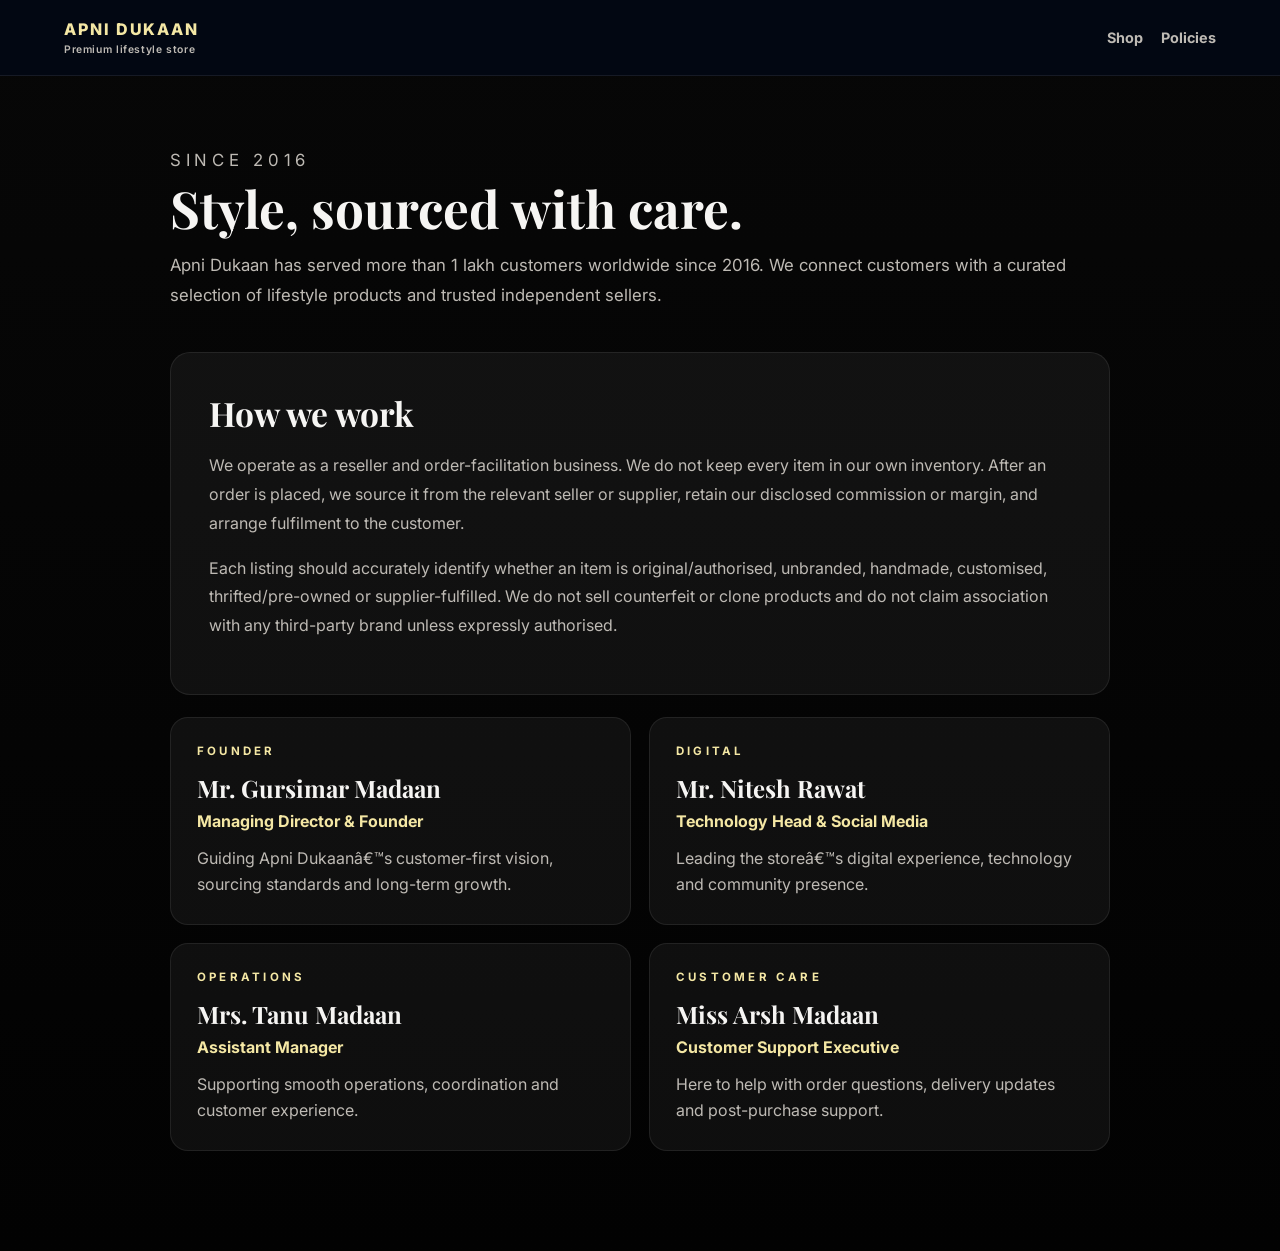
==== about.html @ d8284c4b "Build storefront flows and update Apni Dukaan branding" ====
<!DOCTYPE html>
<html lang="en"><head><meta charset="UTF-8"><meta name="viewport" content="width=device-width, initial-scale=1.0"><title>About us | Apni Dukaan</title><link rel="preconnect" href="https://fonts.googleapis.com"><link rel="preconnect" href="https://fonts.gstatic.com" crossorigin><link href="https://fonts.googleapis.com/css2?family=Inter:wght@400;500;600;700;800&family=Playfair+Display:wght@600;700&display=swap" rel="stylesheet"><link rel="stylesheet" href="styles.css"></head>
<body><header class="simple-header"><a class="brand-link" href="index.html">APNI DUKAAN <span>Premium lifestyle store</span></a><nav class="legal-nav"><a href="index.html">Shop</a><a href="policies.html">Policies</a></nav></header><main class="shop-page legal-page"><section class="page-heading"><p class="eyebrow">Since 2016</p><h1>Style, sourced with care.</h1><p>Apni Dukaan has served more than 1 lakh customers worldwide since 2016. We connect customers with a curated selection of lifestyle products and trusted independent sellers.</p></section><section class="policy-card"><h2>How we work</h2><p>We operate as a reseller and order-facilitation business. We do not keep every item in our own inventory. After an order is placed, we source it from the relevant seller or supplier, retain our disclosed commission or margin, and arrange fulfilment to the customer.</p><p>Each listing should accurately identify whether an item is original/authorised, unbranded, handmade, customised, thrifted/pre-owned or supplier-fulfilled. We do not sell counterfeit or clone products and do not claim association with any third-party brand unless expressly authorised.</p></section><section class="team-grid"><article class="team-card"><p class="eyebrow">Founder</p><h2>Mr. Gursimar Madaan</h2><p>Managing Director & Founder</p><span>Guiding Apni Dukaanâ€™s customer-first vision, sourcing standards and long-term growth.</span></article><article class="team-card"><p class="eyebrow">Digital</p><h2>Mr. Nitesh Rawat</h2><p>Technology Head & Social Media</p><span>Leading the storeâ€™s digital experience, technology and community presence.</span></article><article class="team-card"><p class="eyebrow">Operations</p><h2>Mrs. Tanu Madaan</h2><p>Assistant Manager</p><span>Supporting smooth operations, coordination and customer experience.</span></article><article class="team-card"><p class="eyebrow">Customer care</p><h2>Miss Arsh Madaan</h2><p>Customer Support Executive</p><span>Here to help with order questions, delivery updates and post-purchase support.</span></article></section></main></body></html>
---- styles.css ----
:root {
  color-scheme: dark;
  --bg: #050505;
  --surface: rgba(255,255,255,.05);
  --surface-strong: rgba(255,255,255,.1);
  --header-bg: rgba(3,8,20,0.95);
  --text: #f6f5f3;
  --muted: #bebab4;
  --accent: #d4af37;
  --accent-soft: rgba(212,175,55,.18);
  --border: rgba(255,255,255,.08);
  --radius: 24px;
  font-family: 'Inter', sans-serif;
}

.site-header,
.admin-header {
  background: var(--header-bg, rgba(3, 8, 20, 0.95));
}

.site-main,
.admin-main,
.admin-panel {
  background: var(--bg);
}

.section-surface,
.product-card,
.review-preview-image,
.form-grid input,
.form-grid select,
.form-grid textarea,
.button,
.button-ghost,
.toast-message {
  background: var(--surface);
}

.toast-message {
  position: fixed;
  left: 50%;
  bottom: 24px;
  z-index: 9999;
  width: min(460px, calc(100% - 32px));
  padding: 14px 18px;
  border: 1px solid rgba(212, 175, 55, .45);
  border-radius: 14px;
  background: #16130a;
  color: #fff;
  text-align: center;
  box-shadow: 0 18px 45px rgba(0, 0, 0, .45);
  transform: translateX(-50%);
}

html, body {
  margin: 0;
  min-height: 100%;
  background: var(--bg-gradient, linear-gradient(180deg, #070707 0%, #020202 100%));
  color: var(--text);
}

* {
  box-sizing: border-box;
}

img {
  max-width: 100%;
  display: block;
}

a {
  color: inherit;
  text-decoration: none;
}

a:hover {
  color: #fff;
}

button, input, select, textarea {
  font: inherit;
}

.site-header, .admin-header {
  width: 100%;
  max-width: none;
  margin: 0;
  padding: 8px 18px 6px;
  display: flex;
  justify-content: space-between;
  gap: 16px;
  align-items: center;
}

.site-header {
  flex-direction: column;
  align-items: stretch;
  gap: 8px;
}

.site-header-top {
  display: flex;
  align-items: center;
  justify-content: space-between;
  gap: 18px;
  flex-wrap: wrap;
}

.primary-nav {
  display: flex;
  flex-wrap: wrap;
  gap: 14px;
  padding: 10px 0 0;
  border-top: 1px solid rgba(255,255,255,.08);
}

.primary-nav a {
  color: var(--muted);
  font-size: 0.94rem;
  font-weight: 600;
  padding: 10px 12px;
  border-radius: 999px;
  transition: background .2s ease, color .2s ease;
}

.primary-nav a:hover {
  color: #fff;
  background: rgba(212,175,55,.14);
}

.search-bar {
  display: flex;
  align-items: center;
  width: 520px;
  max-width: 100%;
  background: rgba(255,255,255,.08);
  border: 1px solid rgba(255,255,255,.12);
  border-radius: 999px;
  overflow: hidden;
}

.search-bar input {
  flex: 1;
  border: none;
  outline: none;
  padding: 14px 16px;
  background: transparent;
  color: var(--text);
}

.search-bar input::placeholder {
  color: rgba(255,255,255,.62);
}

.search-bar button {
  border: none;
  background: rgba(212,175,55,.95);
  color: #0c1017;
  font-weight: 700;
  padding: 13px 18px;
  border-radius: 0 999px 999px 0;
  cursor: pointer;
}

.header-actions {
  display: flex;
  gap: 12px;
  flex-wrap: wrap;
  align-items: center;
}

.header-link {
  color: var(--muted);
  font-size: .95rem;
  font-weight: 600;
  padding: 10px 14px;
  border-radius: 999px;
  border: 1px solid transparent;
  transition: background .2s ease, color .2s ease, border-color .2s ease;
}

.header-link:hover {
  color: #fff;
  background: rgba(255,255,255,.08);
}

  .header-social {
    display: inline-flex;
    align-items: center;
    gap: 8px;
  }


.header-cart:hover {
  background: #ffe27d;
}

.cart-count { display: inline-grid; place-items: center; min-width: 20px; height: 20px; padding: 0 5px; margin-left: 3px; border-radius: 50px; background: var(--accent); color: #171307; font-size: .75rem; font-weight: 800; }
.primary-nav, .hero, .login-section, #categories, #feedback, #support, #customer-feedback { display: none !important; }
.deal-of-day { width: min(1180px, calc(100% - 40px)); margin: 42px auto 18px; }.deal-heading-row { display: flex; align-items: end; justify-content: space-between; gap: 20px; margin-bottom: 18px; }.deal-heading-row h1 { margin: 5px 0 0; font-family: 'Playfair Display', serif; font-size: clamp(2rem, 4vw, 3.2rem); }.deal-controls { display: flex; gap: 9px; }.deal-controls button { width: 43px; height: 43px; border: 1px solid rgba(212,175,55,.42); border-radius: 50%; background: var(--surface); color: var(--text); font-size: 1.3rem; cursor: pointer; }.deal-controls button:hover { background: var(--accent); color: #12100a; }.deal-viewport { overflow: hidden; border-radius: 24px; }.deal-track { display: flex; transition: transform .55s ease; }.deal-slide { min-width: 100%; min-height: 230px; padding: clamp(28px, 6vw, 56px); display: flex; flex-direction: column; align-items: flex-start; justify-content: center; border: 1px solid rgba(255,255,255,.08); }.deal-slide p { margin: 0 0 12px; color: #f4d86c; letter-spacing: .22em; font-size: .8rem; font-weight: 800; }.deal-slide h2 { margin: 0; font-family: 'Playfair Display', serif; font-size: clamp(2rem, 4vw, 3.4rem); }.deal-slide span { margin: 10px 0 22px; color: rgba(255,255,255,.82); }.deal-slide a { padding: 11px 17px; border-radius: 999px; background: #f3c637; color: #161208; font-weight: 800; }.deal-gold { background: radial-gradient(circle at 85% 25%, rgba(212,175,55,.35), transparent 34%), linear-gradient(115deg, #171308, #3a2a08); }.deal-wine { background: radial-gradient(circle at 84% 30%, rgba(255,164,164,.17), transparent 36%), linear-gradient(115deg, #1f0a13, #4c1526); }.deal-blue { background: radial-gradient(circle at 84% 30%, rgba(125,185,255,.2), transparent 36%), linear-gradient(115deg, #081625, #10365a); }
.home-rails { width: min(1180px, calc(100% - 40px)); margin: 0 auto; padding-top: 0; }.rail-section { margin: 40px 0; }.rail-title { display: flex; align-items: center; justify-content: space-between; gap: 16px; margin-bottom: 16px; }.rail-title h2 { margin: 0; font-size: 1.5rem; }.rail-title a { color: #f4d86c; font-size: .9rem; font-weight: 800; }.home-product-grid { display: grid; grid-auto-flow: column; grid-auto-columns: minmax(220px, 260px); gap: 16px; overflow-x: auto; padding: 0 0 10px; scroll-snap-type: x proximity; }.rail-product-card { overflow: hidden; scroll-snap-align: start; border: 1px solid var(--border); border-radius: 16px; background: var(--surface); }.rail-product-card img { width: 100%; height: 180px; object-fit: cover; background: #171717; }.rail-product-card div { padding: 15px; }.rail-product-card p { margin: 0; color: var(--muted); font-size: .75rem; text-transform: uppercase; letter-spacing: .08em; }.rail-product-card h3 { min-height: 40px; margin: 7px 0; font-size: 1rem; }.rail-product-card strong { color: #f4d86c; }.rail-product-card button { display: block; width: 100%; margin-top: 14px; padding: 10px; border: 0; border-radius: 9px; background: var(--accent); color: #191308; font-weight: 800; cursor: pointer; }.rail-empty { color: var(--muted); }.catalogue-tools { display: flex; align-items: center; justify-content: space-between; gap: 14px; margin: 0 0 18px; }.filter-toggle { display: inline-flex; align-items: center; gap: 8px; padding: 11px 15px; border: 1px solid rgba(212,175,55,.35); border-radius: 999px; background: var(--surface); color: var(--text); cursor: pointer; font-weight: 800; }.filter-toggle span, .product-result-count { color: var(--muted); font-size: .78rem; font-weight: 600; }.filters-panel { display: none !important; }.filters-panel.filters-open { display: grid !important; grid-template-columns: repeat(3, minmax(0, 1fr)); gap: 12px; padding: 16px; margin-bottom: 24px; border: 1px solid var(--border); border-radius: 16px; background: rgba(255,255,255,.035); }.filters-panel .filter-group { margin: 0; }.filters-panel label { gap: 6px; font-size: .78rem; }.filters-panel input, .filters-panel select { padding: 10px 11px; min-height: 42px; }.filters-panel .filter-range { display: grid; grid-template-columns: 1fr 1fr; gap: 8px; }.filters-panel #clearFilters { min-height: 42px; align-self: end; }
.listing-disclosure, .footer-disclaimer { color: var(--muted); font-size: .83rem; line-height: 1.6; }.listing-disclosure { max-width: 850px; margin: 26px auto 0; text-align: center; }.footer-disclaimer { max-width: 1100px; margin: 18px auto 0; padding: 0 24px 22px; text-align: center; }
.legal-nav { display: flex; gap: 18px; color: var(--muted); font-weight: 700; font-size: .9rem; }.legal-page { max-width: 940px; }.policy-nav { display: flex; flex-wrap: wrap; gap: 10px; margin: 0 0 28px; }.policy-nav a { padding: 10px 13px; border: 1px solid var(--border); border-radius: 999px; color: var(--muted); font-size: .85rem; font-weight: 700; }.policy-card { margin: 0 0 22px; padding: clamp(24px, 4vw, 38px); border: 1px solid var(--border); border-radius: 20px; background: var(--surface); }.policy-card h2 { margin: 0 0 16px; font-family: 'Playfair Display', serif; font-size: clamp(1.55rem, 3vw, 2.1rem); }.policy-card p { color: var(--muted); line-height: 1.8; }.policy-card a { color: #f4e7a4; }.compliance-note { padding: 15px; border-left: 3px solid var(--accent); background: var(--accent-soft); }.team-grid { display: grid; grid-template-columns: repeat(2, 1fr); gap: 18px; }.team-card { padding: 26px; border: 1px solid var(--border); border-radius: 18px; background: var(--surface); }.team-card h2 { margin: 7px 0; font-family: 'Playfair Display', serif; }.team-card p { margin: 0 0 14px; color: #f4e7a4; font-weight: 700; }.team-card span { color: var(--muted); line-height: 1.65; }
.simple-header { min-height: 76px; padding: 16px max(5vw, 24px); display: flex; align-items: center; justify-content: space-between; gap: 20px; border-bottom: 1px solid var(--border); background: var(--header-bg); }
.brand-link { color: #f4e7a4; letter-spacing: .12em; font-weight: 800; }.brand-link span { display: block; margin-top: 4px; color: var(--muted); font-size: .65rem; font-weight: 600; letter-spacing: .06em; }
.auth-layout { width: min(1120px, calc(100% - 40px)); min-height: calc(100vh - 77px); margin: auto; display: grid; grid-template-columns: 1fr 1fr; align-items: center; gap: clamp(32px, 8vw, 120px); }.auth-intro h1, .page-heading h1 { margin: 8px 0 14px; font-family: 'Playfair Display', serif; font-size: clamp(2.4rem, 5vw, 4.8rem); line-height: 1; }.auth-intro > p:not(.eyebrow), .page-heading > p { color: var(--muted); line-height: 1.75; font-size: 1.05rem; }.auth-card { padding: 32px; border: 1px solid var(--border); border-radius: var(--radius); background: var(--surface); box-shadow: 0 32px 72px rgba(0,0,0,.22); }.auth-card form { display: grid; gap: 15px; }.auth-card label, .checkout-form label { display: grid; gap: 8px; color: var(--muted); font-size: .86rem; font-weight: 700; }.auth-card input, .checkout-form input { width: 100%; border: 1px solid var(--border); border-radius: 12px; padding: 13px 14px; background: rgba(0,0,0,.22); color: var(--text); outline: none; }.auth-card input:focus, .checkout-form input:focus { border-color: var(--accent); }.hidden { display: none !important; }.wide-button { width: 100%; justify-content: center; margin-top: 8px; }.auth-divider { display: flex; align-items: center; gap: 12px; margin: 18px 0; color: var(--muted); font-size: .8rem; }.auth-divider::before, .auth-divider::after { content: ''; flex: 1; height: 1px; background: var(--border); }.form-message { min-height: 20px; color: #8fe4ac; font-size: .9rem; }.form-message.is-error { color: #ff9e9e; }.stack-actions { display: grid; gap: 12px; }.muted-copy { color: var(--muted); line-height: 1.6; }.text-link { display: inline-block; margin-top: 20px; color: #f4e7a4; font-weight: 700; }
.shop-page { width: min(1180px, calc(100% - 40px)); margin: 0 auto; padding: 70px 0 100px; }.page-heading { margin-bottom: 42px; }.page-heading h1 { font-size: clamp(2.2rem, 4vw, 3.6rem); }.cart-layout, .checkout-layout { display: grid; grid-template-columns: minmax(0, 1fr) minmax(280px, 360px); align-items: start; gap: 28px; }.cart-items, .checkout-form, .order-summary { border: 1px solid var(--border); border-radius: 20px; background: var(--surface); }.cart-item { display: grid; grid-template-columns: 108px 1fr auto auto; gap: 18px; align-items: center; padding: 20px; border-bottom: 1px solid var(--border); }.cart-item:last-child { border-bottom: none; }.cart-item img { width: 108px; height: 108px; border-radius: 12px; object-fit: cover; background: #111; }.cart-item h2 { margin: 5px 0 12px; font-size: 1.05rem; }.quantity-control { display: inline-flex; align-items: center; gap: 10px; padding: 5px; border: 1px solid var(--border); border-radius: 10px; }.quantity-control button, .remove-item { border: 0; background: transparent; color: var(--text); cursor: pointer; }.quantity-control button { width: 28px; height: 28px; border-radius: 7px; background: var(--surface-strong); font-size: 1.1rem; }.remove-item { color: #f0aaaa; font-weight: 700; }.order-summary { position: sticky; top: 22px; padding: 24px; }.order-summary h2, .checkout-form h2 { margin: 0 0 22px; font-size: 1.2rem; }.summary-line, .summary-total, .checkout-item { display: flex; justify-content: space-between; gap: 16px; padding: 14px 0; color: var(--muted); }.summary-total { margin-bottom: 14px; border-top: 1px solid var(--border); color: var(--text); font-size: 1.12rem; }.is-disabled { pointer-events: none; opacity: .45; }.empty-state { padding: 56px 28px; text-align: center; }.empty-state h2 { margin: 0; }.empty-state p { color: var(--muted); }.checkout-form { padding: 28px; }.checkout-form .form-grid { display: grid; grid-template-columns: 1fr 1fr; gap: 16px; }.full-field { grid-column: 1 / -1; }.payment-option { display: flex !important; grid-template-columns: auto 1fr; align-items: center; margin: 12px 0; padding: 14px; border: 1px solid var(--border); border-radius: 12px; }.payment-option input { width: auto; }.checkout-items { border-bottom: 1px solid var(--border); margin-bottom: 8px; }.product-whatsapp { display: inline-block; margin-top: 10px; color: var(--muted); font-size: .85rem; font-weight: 700; }
@media (max-width: 760px) { .auth-layout, .cart-layout, .checkout-layout { grid-template-columns: 1fr; }.auth-layout { padding: 64px 0; }.cart-item { grid-template-columns: 80px 1fr auto; gap: 12px; }.cart-item img { width: 80px; height: 80px; }.remove-item { grid-column: 2 / 4; justify-self: start; }.order-summary { position: static; }.checkout-form .form-grid { grid-template-columns: 1fr; }.full-field { grid-column: auto; }.simple-header { padding: 14px 20px; }.brand-link span { display: none; } }

.site-header .brand {
  gap: 14px;
}

.brand {
  display: flex;
  align-items: center;
  gap: 18px;
}

.logo-mark {
  display: inline-flex;
  align-items: center;
  gap: 12px;
  padding: 12px 16px;
  border: 1px solid rgba(212, 175, 55, 0.28);
  border-radius: 32px;
  background: rgba(16, 23, 48, 0.88);
  box-shadow: 0 32px 72px rgba(0, 0, 0, 0.18);
}

.logo-svg {
  width: 68px;
  height: 68px;
}

.logo-copy {
  display: grid;
  line-height: 1.1;
}

.logo-copy .eyebrow {
  margin: 0;
  font-size: 0.78rem;
  color: rgba(255, 255, 255, 0.72);
  letter-spacing: 0.26em;
  text-transform: uppercase;
}

.logo-copy strong {
  font-size: 1.15rem;
  color: #f4e7a4;
  letter-spacing: 0.08em;
}

.nav-dropdown {
  position: relative;
}

.dropdown-toggle {
  display: inline-flex;
  align-items: center;
  gap: 6px;
  padding: 10px 14px;
  border-radius: 999px;
  border: none;
  background: rgba(255,255,255,.08);
  color: var(--muted);
  cursor: pointer;
  transition: background .2s ease, color .2s ease;
}

.dropdown-toggle:hover,
.dropdown-toggle:focus {
  background: rgba(212,175,55,.14);
  color: #fff;
}

.dropdown-menu {
  position: absolute;
  top: 100%;
  left: 0;
  min-width: 260px;
  padding: 16px;
  margin-top: 10px;
  border-radius: 24px;
  background: rgba(6, 12, 22, 0.98);
  border: 1px solid rgba(255,255,255,.08);
  box-shadow: 0 24px 64px rgba(0,0,0,.28);
  display: grid;
  gap: 16px;
  z-index: 80;
  opacity: 0;
  visibility: hidden;
  transform: translateY(10px);
  transition: opacity .18s ease, transform .18s ease, visibility .18s ease;
}

.nav-dropdown:hover .dropdown-menu,
.nav-dropdown:focus-within .dropdown-menu {
  opacity: 1;
  visibility: visible;
  transform: translateY(0);
}

.dropdown-column {
  display: grid;
  gap: 10px;
}

.dropdown-column strong {
  color: var(--text);
  margin-bottom: 8px;
}

.dropdown-submenu {
  grid-column: span 2;
  padding-top: 14px;
  border-top: 1px solid rgba(255,255,255,.08);
}

.submenu-items {
  display: grid;
  gap: 10px;
  margin-top: 10px;
}

.dropdown-back {
  width: 100%;
  justify-content: center;
  background: rgba(255,255,255,.05);
  border: 1px solid rgba(255,255,255,.12);
}

.dropdown-item {
  display: inline-flex;
  align-items: center;
  background: rgba(255,255,255,.05);
  color: var(--text);
  border: none;
  border-radius: 14px;
  padding: 12px 14px;
  text-align: left;
  cursor: pointer;
  transition: transform .2s ease, background .2s ease, color .2s ease;
  text-decoration: none;
}

.dropdown-item:hover {
  background: rgba(212,175,55,.16);
  color: #fff;
  transform: translateX(4px);
}

.filters-panel {
  display: grid;
  gap: 14px;
  padding: 18px;
  margin-bottom: 24px;
  border-radius: 26px;
  background: rgba(255,255,255,.04);
  border: 1px solid rgba(255,255,255,.08);
}

.filter-group {
  display: grid;
  gap: 8px;
}

.filter-group label {
  display: grid;
  gap: 8px;
  color: var(--text);
  font-size: .95rem;
}

.filters-panel input,
.filters-panel select {
  width: 100%;
  padding: 12px 14px;
  border-radius: 16px;
  border: 1px solid rgba(255,255,255,.18);
  background: rgba(255,255,255,.12);
  color: var(--text);
  outline: none;
  box-shadow: inset 0 0 0 1px rgba(255,255,255,.05);
  transition: border-color .18s ease, box-shadow .18s ease, background .18s ease;
}

.filters-panel select {
  color: #f6f5f3;
  background: rgba(18, 24, 40, .88);
  border: 1px solid rgba(255,255,255,.16);
}

.filters-panel select option {
  color: #f6f5f3;
  background: #0d1321;
}

.filters-panel input:focus,
.filters-panel select:focus {
  border-color: rgba(212,175,55,.85);
  box-shadow: 0 0 0 4px rgba(212,175,55,.12);
}

.filter-range {
  grid-template-columns: repeat(auto-fit, minmax(140px, 1fr));
}

.category-action {
  text-align: left;
  border: none;
  cursor: pointer;
  padding: 30px;
  background: rgba(255,255,255,.04);
}

.category-action:hover {
  background: rgba(212,175,55,.12);
}

.brand-text-classic {
  font-family: 'Playfair Display', serif;
  letter-spacing: 0.18em;
  text-transform: uppercase;
  color: #f8e89b;
}

.brand-text-glam {
  font-family: 'Cinzel', serif;
  letter-spacing: 0.24em;
  text-transform: uppercase;
  color: #f5d472;
  text-shadow: 0 0 12px rgba(212, 175, 55, .55);
}

.brand-text-modern {
  font-family: 'Inter', sans-serif;
  letter-spacing: 0.12em;
  text-transform: uppercase;
  color: #fff;
  font-weight: 800;
}

.admin-logo-mark {
  padding: 10px 14px;
}

.eyebrow {
  text-transform: uppercase;
  letter-spacing: .28em;
  font-size: .72rem;
  color: rgba(212, 175, 55, 0.95);
  margin: 0 0 8px;
}

.site-header {
  background: var(--header-bg, rgba(3, 8, 20, 0.88));
  position: relative;
  z-index: 20;
  backdrop-filter: blur(18px);
  border-bottom: 1px solid rgba(255, 255, 255, 0.08);
}

body {
  background: radial-gradient(circle at top, rgba(212, 175, 55, 0.14), transparent 30%), linear-gradient(180deg, #05070f 0%, #090d1e 100%);
}

.button-primary {
  background: var(--accent);
  color: #0d101a;
}

.button-secondary,
.button-ghost {
  background: rgba(255, 255, 255, 0.08);
  color: var(--text);
  border-color: rgba(212, 175, 55, 0.18);
}

.login-card {
  background: rgba(255,255,255,.05);
  border: 1px solid rgba(255,255,255,.12);
  border-radius: 28px;
  padding: 28px;
  max-width: 520px;
  margin: 0 auto;
}

.login-card form {
  display: grid;
  gap: 18px;
}

.login-card label {
  display: grid;
  gap: 10px;
  font-weight: 500;
  color: var(--text);
}

.login-card input {
  width: 100%;
  border: 1px solid rgba(255,255,255,.18);
  border-radius: 16px;
  padding: 14px 16px;
  background: rgba(255,255,255,.06);
  color: var(--text);
}

.login-card input::placeholder {
  color: rgba(255,255,255,.55);
}

.login-note {
  margin-top: 12px;
  color: var(--muted);
  font-size: .95rem;
}

.product-card {
  display: grid;
  gap: 18px;
  padding: 18px;
  border-radius: 26px;
  background: rgba(255,255,255,.05);
  border: 1px solid rgba(255,255,255,.08);
}

.product-type-label {
  display: inline-flex;
  align-items: center;
  gap: 10px;
  font-size: .95rem;
  color: var(--muted);
}

.product-price-row {
  display: flex;
  flex-wrap: wrap;
  gap: 16px;
  align-items: baseline;
}

.product-price-row .product-price {
  font-size: 1.4rem;
  font-weight: 800;
}

.product-price-row .product-market {
  text-decoration: line-through;
  color: rgba(255,255,255,.65);
}

.product-discount {
  color: var(--accent);
  font-weight: 700;
}

.product-detail {
  margin: 8px 0 0;
  color: rgba(255,255,255,.78);
  font-size: .95rem;
  line-height: 1.5;
}

.testimonial-image {
  width: 100%;
  border-radius: 20px;
  margin-top: 18px;
  max-height: 260px;
  object-fit: cover;
}

.product-info {
  display: grid;
  gap: 18px;
}

.product-actions {
  display: flex;
  flex-wrap: wrap;
  align-items: center;
  justify-content: space-between;
  gap: 12px;
}

.product-grid {
  display: grid;
  grid-template-columns: repeat(auto-fit, minmax(280px, 1fr));
  gap: 24px;
}

@media (min-width: 1300px) {
  .product-grid {
    grid-template-columns: repeat(4, minmax(240px, 1fr));
  }
}

@media (max-width: 780px) {
  .hero-actions,
  .product-actions,
  .header-actions,
  .hero-features,
  .login-extra-actions,
  .login-toggle {
    flex-direction: column;
    align-items: stretch;
  }
}

.login-card {
  background: rgba(255,255,255,.05);
  border: 1px solid rgba(255,255,255,.12);
  border-radius: 28px;
  padding: 28px;
  max-width: 620px;
  margin: 0 auto;
}

.login-toggle {
  display: flex;
  gap: 10px;
  margin-bottom: 22px;
  flex-wrap: wrap;
}

.tab-button {
  flex: 1;
  min-width: 120px;
  border: 1px solid rgba(255,255,255,.16);
  border-radius: 999px;
  padding: 12px 16px;
  background: rgba(255,255,255,.06);
  color: var(--text);
  cursor: pointer;
  transition: background .2s ease, color .2s ease, border-color .2s ease;
}

.tab-button.active {
  background: var(--accent);
  color: #0d101a;
  border-color: rgba(255,255,255,.18);
}

.form-row {
  display: grid;
  gap: 18px;
}

.hidden {
  display: none !important;
}

.login-card label {
  display: grid;
  gap: 12px;
  font-weight: 500;
  color: var(--text);
}

.login-card input {
  width: 100%;
  border: 1px solid rgba(255,255,255,.18);
  border-radius: 16px;
  padding: 14px 16px;
  background: rgba(255,255,255,.06);
  color: var(--text);
}

.login-card input::placeholder {
  color: rgba(255,255,255,.55);
}

.login-extra-actions {
  display: flex;
  flex-wrap: wrap;
  gap: 12px;
}

.login-note {
  margin-top: 14px;
  color: var(--muted);
  font-size: .95rem;
}

.review-preview-top {
  display: flex;
  justify-content: space-between;
  flex-wrap: wrap;
  gap: 12px;
  align-items: center;
}

.review-status-badge {
  padding: 6px 12px;
  border-radius: 999px;
  font-size: .85rem;
  font-weight: 700;
  text-transform: uppercase;
  letter-spacing: .08em;
}

.review-status-badge.approved {
  background: rgba(40, 167, 69, .16);
  color: #28a745;
}

.review-status-badge.pending {
  background: rgba(255, 193, 7, .16);
  color: #ffc107;
}

.review-status-badge.rejected {
  background: rgba(220, 53, 69, .16);
  color: #dc3545;
}

.review-row {
  border: 1px solid rgba(255,255,255,.08);
  border-radius: 22px;
  padding: 20px;
  margin-bottom: 18px;
  background: rgba(255,255,255,.04);
}

.review-row.review-status-rejected {
  opacity: .85;
}

.review-preview-image {
  margin-top: 14px;
  width: 100%;
  border-radius: 18px;
  border: 1px solid rgba(255,255,255,.12);
  max-height: 260px;
  object-fit: cover;
}

.theme-default {
  --bg: #050505;
  --surface: rgba(255,255,255,.05);
  --surface-strong: rgba(255,255,255,.1);
  --text: #f6f5f3;
  --muted: #bebab4;
  --accent: #d4af37;
  --border: rgba(255,255,255,.08);
  --bg-gradient: radial-gradient(circle at top, rgba(212,175,55,.12), transparent 30%), linear-gradient(180deg, #070707 0%, #020202 100%);
}

.theme-midnight {
  --bg: #070c19;
  --surface: rgba(255,255,255,.06);
  --surface-strong: rgba(255,255,255,.12);
  --text: #f8f4ea;
  --muted: #cbbf9a;
  --accent: #ffd36e;
  --border: rgba(255,255,255,.1);
  --bg-gradient: radial-gradient(circle at top, rgba(255,211,134,.14), transparent 28%), linear-gradient(180deg, #050919 0%, #070e21 100%);
}

.theme-ivory {
  --bg: #f8f4ec;
  --surface: rgba(18, 21, 31, .08);
  --surface-strong: rgba(18, 21, 31, .12);
  --text: #10121a;
  --muted: #5e5a54;
  --accent: #b98d30;
  --border: rgba(16, 20, 31, .12);
  --bg-gradient: linear-gradient(180deg, #fbf7f2 0%, #eae2d2 100%);
}

.theme-noir {
  --bg: #040509;
  --surface: rgba(255,255,255,.05);
  --surface-strong: rgba(255,255,255,.12);
  --text: #eef0f5;
  --muted: #a8a9b3;
  --accent: #c6a76d;
  --border: rgba(255,255,255,.1);
  --bg-gradient: radial-gradient(circle at top, rgba(198,167,109,.12), transparent 24%), linear-gradient(180deg, #020204 0%, #07090f 100%);
}

body {
  background: var(--bg-gradient);
  color: var(--text);
  min-height: 100vh;
}

.site-header {
  background: rgba(3, 8, 20, 0.95);
  position: relative;
  z-index: 50;
  backdrop-filter: blur(18px);
  border-bottom: 1px solid rgba(255,255,255,.08);
  box-shadow: 0 18px 60px rgba(0,0,0,.25);
}

.floating-actions {
  position: fixed;
  right: 24px;
  bottom: 24px;
  display: grid;
  align-items: end;
  gap: 14px;
  z-index: 40;
}

.floating-button {
  display: inline-flex;
  align-items: center;
  justify-content: center;
  gap: 10px;
  min-width: 54px;
  padding: 10px;
  border-radius: 999px;
  overflow: hidden;
  width: 54px;
  text-align: center;
  transition: width .22s ease, transform .22s ease, box-shadow .22s ease, background .22s ease, border-color .22s ease;
}

.floating-button:hover {
  width: 170px;
  justify-content: space-between;
}

.floating-button .floating-label {
  opacity: 0;
  width: 0;
  white-space: nowrap;
  overflow: hidden;
  transition: opacity .18s ease, width .18s ease;
}

.floating-button:hover .floating-label {
  opacity: 1;
  width: auto;
}

.floating-button {
  color: #fff;
  font-weight: 700;
  letter-spacing: .03em;
  box-shadow: 0 24px 70px rgba(0,0,0,.24);
  border: 1px solid rgba(255,255,255,.1);
  backdrop-filter: blur(12px);
  background: rgba(9, 14, 26, 0.92);
  transition: transform .22s ease, box-shadow .22s ease, background .22s ease, border-color .22s ease;
}

.floating-button:hover {
  transform: translateY(-2px);
  box-shadow: 0 30px 90px rgba(0,0,0,.28);
  background: rgba(12, 20, 35, 0.96);
  border-color: rgba(255,255,255,.14);
}

.floating-button .icon {
  width: 26px;
  height: 26px;
  display: inline-flex;
  align-items: center;
  justify-content: center;
  border-radius: 50%;
  background: rgba(255,255,255,.12);
  box-shadow: inset 0 0 0 1px rgba(255,255,255,.08);
  flex-shrink: 0;
}

.floating-label {
  display: inline-flex;
  align-items: center;
  gap: 8px;
}

.button-instagram {
  background: rgba(9, 14, 26, 0.92);
  border-color: rgba(212, 175, 55, 0.25);
}

.button-instagram:hover {
  border-color: rgba(214, 41, 118, 0.55);
  box-shadow: 0 30px 90px rgba(0,0,0,.28), 0 0 0 1px rgba(214, 41, 118, 0.25);
}

.button-instagram .icon {
  color: #f4d86c;
}

.button-whatsapp {
  background: rgba(9, 14, 26, 0.92);
  border-color: rgba(212, 175, 55, 0.25);
}

.button-whatsapp:hover {
  border-color: rgba(37, 211, 102, 0.55);
  box-shadow: 0 30px 90px rgba(0,0,0,.28), 0 0 0 1px rgba(37, 211, 102, 0.25);
}

.button-whatsapp .icon {
  color: #f4d86c;
}

.button-home {
  background: rgba(255,255,255,.1);
  color: #fff;
  border-color: rgba(255,255,255,.16);
}

.button-home:hover {
  background: rgba(255,255,255,.16);
}

.topnav a {
  color: rgba(255,255,255,.82);
  transition: color .2s ease, transform .2s ease;
}

.topnav a:hover {
  color: #fff;
  transform: translateY(-1px);
}

.hero-tag {
  display: inline-flex;
  align-items: center;
  gap: 10px;
  margin-bottom: 18px;
  font-size: .92rem;
  letter-spacing: .18em;
  text-transform: uppercase;
  color: var(--accent);
}

.hero-subtitle {
  display: block;
  margin-top: 10px;
  font-size: 1.1rem;
  font-weight: 400;
  color: var(--muted);
}

.hero-actions {
  display: flex;
  flex-wrap: wrap;
  gap: 16px;
  margin-top: 30px;
}

  .hero-actions .button-primary {
    box-shadow: 0 20px 60px rgba(212,175,55,.24);
  }

  .hero-actions .button-secondary {
    border-color: rgba(255,255,255,.16);
    backdrop-filter: blur(10px);
  }

.hero-features span {
  padding: 16px 20px;
  border-radius: 16px;
  background: rgba(255,255,255,.06);
  border: 1px solid rgba(255,255,255,.1);
  box-shadow: inset 0 0 0 1px rgba(255,255,255,.01);
}

.hero-features span {
  padding: 14px 16px;
  border-radius: 18px;
  background: rgba(255,255,255,.05);
  color: var(--text);
  text-align: center;
  font-size: .95rem;
  border: 1px solid rgba(255,255,255,.08);
}

.visual-card {
  position: relative;
  padding: 34px;
  border-radius: 40px;
  overflow: hidden;
  background: linear-gradient(180deg, rgba(255,255,255,.08), rgba(255,255,255,.01));
  border: 1px solid rgba(255,255,255,.08);
  min-height: 440px;
  display: flex;
  flex-direction: column;
  justify-content: space-between;
  box-shadow: 0 40px 90px rgba(0,0,0,.18);
}

.visual-spotlight {
  position: absolute;
  inset: 0;
  background: radial-gradient(circle at top left, rgba(212, 175, 55, 0.18), transparent 32%),
              radial-gradient(circle at bottom right, rgba(255, 255, 255, 0.08), transparent 25%);
  pointer-events: none;
}

.visual-content {
  position: relative;
  z-index: 1;
}

.visual-content .eyebrow {
  margin-bottom: 18px;
}

.visual-content h3 {
  margin: 0 0 14px;
  font-size: 2rem;
}

.visual-meta {
  display: flex;
  align-items: center;
  gap: 14px;
  margin: 22px 0;
}

.visual-meta span {
  border-radius: 999px;
  padding: 10px 14px;
  background: rgba(255,255,255,.05);
}

.visual-meta .badge {
  background: rgba(212,175,55,.18);
  color: var(--accent);
  font-weight: 700;
}

.hero-visual {
  position: relative;
}

.hero-copy h2 {
  margin: 0;
  font-family: 'Playfair Display', serif;
  font-size: clamp(3rem, 4vw, 4.8rem);
  line-height: 1.02;
}

.hero-copy p {
  max-width: 620px;
  margin: 24px 0;
  color: var(--muted);
  font-size: 1.05rem;
  line-height: 1.9;
}

.logo-preview {
  display: grid;
  gap: 10px;
  margin-top: 6px;
}

.logo-preview img {
  width: 160px;
  max-width: 100%;
  border-radius: 16px;
  border: 1px solid rgba(255,255,255,.12);
  background: rgba(255,255,255,.04);
}

.admin-body.theme-ivory .admin-header,
.admin-body.theme-noir .admin-header,
.admin-body.theme-midnight .admin-header,
.admin-body.theme-default .admin-header {
  background: rgba(3, 8, 20, 0.85);
}


.site-logo {
  width: 72px;
  height: 72px;
  display: block;
  border-radius: 18px;
  object-fit: cover;
}

.logo-mark.custom-logo {
  background: transparent;
  border-color: transparent;
  box-shadow: none;
  padding: 0;
  overflow: hidden;
}

.logo-preview {
  display: grid;
  gap: 10px;
  margin-top: 6px;
}

.logo-preview img {
  width: 160px;
  max-width: 100%;
  border-radius: 16px;
  border: 1px solid rgba(255,255,255,.12);
  background: rgba(255,255,255,.04);
}

.admin-body.theme-ivory .admin-header,
.admin-body.theme-noir .admin-header,
.admin-body.theme-midnight .admin-header,
.admin-body.theme-default .admin-header {
  background: rgba(3, 8, 20, 0.85);
}

.hero-card {
  background: rgba(255,255,255,.04);
  border: 1px solid rgba(255,255,255,.08);
  padding: 36px;
  min-height: 340px;
}

.site-header h1, .admin-header h1 {
  margin: 0;
  font-size: clamp(1.5rem, 2.2vw, 2.4rem);
  line-height: 1.05;
}

.topnav {
  display: flex;
  flex-wrap: wrap;
  gap: 18px;
  align-items: center;
}

.topnav a {
  color: rgba(255,255,255,.8);
  font-size: .98rem;
  transition: color .2s ease;
}

.topnav a:hover {
  color: #fff;
}

.social-action-bar {
  display: flex;
  gap: 10px;
  align-items: center;
  margin-top: 18px;
}

.social-action-bar .button-social {
  display: inline-flex;
  align-items: center;
  gap: 10px;
  padding: 10px 16px;
  min-width: 140px;
  border-radius: 999px;
}

.button {
  display: inline-flex;
  align-items: center;
  justify-content: center;
  border-radius: 999px;
  border: 1px solid transparent;
  padding: 12px 24px;
  cursor: pointer;
  transition: transform .2s ease, background .2s ease, color .2s ease;
}

.button:hover {
  transform: translateY(-1px);
}

.button-primary {
  background: var(--accent);
  color: #111;
  border-color: transparent;
}

.button-secondary {
  background: rgba(255,255,255,.08);
  color: var(--text);
  border-color: rgba(255,255,255,.12);
}

.button-ghost {
  background: transparent;
  color: var(--text);
  border-color: rgba(255,255,255,.18);
}

.hero {
  width: 100%;
  margin: 0;
  padding: 40px 30px 60px;
  display: grid;
  grid-template-columns: 1.25fr 1fr;
  gap: 40px;
  align-items: center;
}

.hero-copy h2 {
  margin: 0;
  font-family: 'Playfair Display', serif;
  font-size: clamp(2.8rem, 4vw, 4.6rem);
  line-height: 1.02;
}

.hero-copy p {
  max-width: 620px;
  margin: 24px 0;
  color: var(--muted);
  font-size: 1rem;
  line-height: 1.8;
}

.hero-actions {
  display: flex;
  flex-wrap: wrap;
  gap: 16px;
}

.hero-visual {
  position: relative;
}

.hero-card {
  border-radius: 32px;
  background: rgba(255,255,255,.05);
  border: 1px solid rgba(255,255,255,.08);
  padding: 36px;
  min-height: 320px;
  display: flex;
  flex-direction: column;
  justify-content: space-between;
  backdrop-filter: blur(14px);
}

.product-label {
  text-transform: uppercase;
  color: var(--accent);
  font-size: .85rem;
  margin: 0 0 16px;
}

.price {
  font-size: 1.35rem;
  font-weight: 700;
}

.section {
  width: 100%;
  margin: 0;
  padding: 40px 30px;
}

.section-alt {
  background: rgba(255,255,255,.02);
  border-top: 1px solid rgba(255,255,255,.05);
}

.section-head {
  margin-bottom: 28px;
}

.section-head h2 {
  margin: 8px 0 0;
  font-size: clamp(2rem, 3vw, 3rem);
}

.category-grid, .products-grid, .feedback-grid, .support-panel, .footer-grid {
  display: grid;
  gap: 20px;
}

.category-grid {
  grid-template-columns: repeat(auto-fit,minmax(220px,1fr));
}

.category-card {
  padding: 32px;
  border-radius: 28px;
  background: rgba(255,255,255,.05);
  border: 1px solid rgba(255,255,255,.08);
  transition: transform .24s ease, box-shadow .24s ease, background .24s ease, border-color .24s ease;
}

.category-card:hover {
  transform: translateY(-5px);
  background: rgba(255,255,255,.1);
  border-color: rgba(255,255,255,.16);
  box-shadow: 0 28px 70px rgba(0,0,0,.14);
}

.category-card h3 {
  margin: 0 0 12px;
}

.products-grid {
  grid-template-columns: repeat(auto-fit,minmax(220px,1fr));
}

.product-card {
  border-radius: 28px;
  overflow: hidden;
  background: rgba(255,255,255,.03);
  border: 1px solid rgba(255,255,255,.08);
  display: flex;
  flex-direction: column;
  min-height: 380px;
  transition: transform .24s ease, box-shadow .24s ease, background .24s ease, border-color .24s ease;
}

.product-card:hover {
  transform: translateY(-8px);
  background: rgba(255,255,255,.08);
  border-color: rgba(255,255,255,.14);
  box-shadow: 0 32px 90px rgba(0,0,0,.16);
}

.product-card img {
  width: 100%;
  height: 240px;
  object-fit: cover;
}

.product-info {
  padding: 24px;
  flex: 1;
  display: flex;
  flex-direction: column;
  justify-content: space-between;
}

.product-info h3 {
  margin: 0 0 12px;
  font-size: 1.15rem;
}

.product-info p {
  margin: 0 0 18px;
  color: var(--muted);
  line-height: 1.7;
}

.product-pricing {
  display: flex;
  gap: 12px;
  align-items: baseline;
  flex-wrap: wrap;
}

.product-price {
  font-size: 1.2rem;
  font-weight: 700;
}

.product-market {
  color: rgba(255,255,255,.5);
  text-decoration: line-through;
}

.product-actions {
  margin-top: 18px;
  display: flex;
  justify-content: space-between;
  gap: 10px;
  flex-wrap: wrap;
}

.customer-tag {
  color: var(--accent);
  font-size: .9rem;
}

.feedback-section .feedback-grid {
  grid-template-columns: repeat(auto-fit, minmax(240px, 1fr));
}

.feedback-card {
  padding: 28px;
  border-radius: 26px;
  background: rgba(255,255,255,.05);
  border: 1px solid rgba(255,255,255,.08);
}

.feedback-card span {
  display: block;
  margin-top: 18px;
  color: var(--muted);
  font-size: .95rem;
}

.support-panel {
  grid-template-columns: repeat(auto-fit, minmax(280px, 1fr));
}

.testimonial-panel {
  width: 100%;
  padding: 32px 20px 36px;
  background: rgba(8, 12, 24, 0.95);
}

.testimonial-panel-inner {
  width: min(1200px, 100%);
  margin: 0 auto;
}

.testimonial-header {
  display: flex;
  align-items: flex-end;
  justify-content: space-between;
  gap: 16px;
  margin-bottom: 24px;
}

.testimonial-header h2 {
  margin: 0;
  color: #fff;
  font-size: clamp(1.8rem, 2.5vw, 2.6rem);
}

.testimonial-title {
  margin: 0;
  font-size: .95rem;
  letter-spacing: .18em;
  text-transform: uppercase;
  color: var(--accent);
}

.testimonial-rotator {
  position: relative;
  min-height: 220px;
  overflow: hidden;
}

.testimonial-item {
  position: absolute;
  inset: 0;
  opacity: 0;
  transform: translateY(16px);
  transition: opacity .4s ease, transform .4s ease;
  padding: 24px 24px 22px;
  background: rgba(255,255,255,.04);
  border: 1px solid rgba(255,255,255,.08);
  border-radius: 24px;
  display: grid;
  gap: 18px;
}

.testimonial-item.active {
  opacity: 1;
  position: relative;
  transform: translateY(0);
}

.testimonial-item.active {
  opacity: 1;
  position: relative;
}

.testimonial-top {
  display: flex;
  align-items: center;
  gap: 16px;
}

.testimonial-avatar {
  width: 72px;
  height: 72px;
  border-radius: 50%;
  object-fit: cover;
  border: 1px solid rgba(255,255,255,.12);
}

.testimonial-rating {
  font-size: 1rem;
  letter-spacing: .08em;
  color: #f7d768;
}

.testimonial-name {
  display: block;
  margin-top: 6px;
  color: var(--muted);
  font-size: .95rem;
}

.testimonial-item p {
  margin: 0;
  font-size: 1rem;
  color: #f7f7f7;
  line-height: 1.9;
}

.testimonial-indicators {
  display: flex;
  justify-content: center;
  gap: 10px;
  margin-top: 20px;
}

.testimonial-indicator {
  width: 12px;
  height: 12px;
  border-radius: 50%;
  background: rgba(255,255,255,.2);
  transition: background .25s ease, transform .25s ease;
}

.testimonial-indicator.active {
  background: var(--accent);
  transform: scale(1.15);
}

.site-footer {
  width: 100%;
  margin: 0 0 40px;
  padding: 42px 28px 24px;
  border-top: 1px solid rgba(255,255,255,.08);
  color: var(--muted);
  background: rgba(4, 8, 18, 0.95);
}

.footer-grid {
  display: grid;
  grid-template-columns: repeat(4, minmax(180px, 1fr));
  gap: 24px;
  align-items: start;
}

.footer-card {
  display: grid;
  gap: 12px;
}

.site-footer h3,
.site-footer h4 {
  margin: 0;
  color: #fff;
  font-weight: 700;
}

.footer-link,
.social-links a {
  display: inline-block;
  margin-top: 10px;
  color: var(--muted);
}

.footer-link:hover,
.social-links a:hover {
  color: #fff;
}

.footer-note-row {
  margin-top: 30px;
  display: flex;
  flex-wrap: wrap;
  gap: 18px;
  justify-content: space-between;
  border-top: 1px solid rgba(255,255,255,.06);
  padding-top: 22px;
}

.footer-note {
  margin: 0;
  opacity: .78;
  font-size: .95rem;
}

.admin-body {
  min-height: 100vh;
}

.admin-main {
  width: 100%;
  margin: 0;
  padding: 0 30px 60px;
}

.admin-panel {
  display: grid;
  gap: 28px;
}

.admin-section {
  background: rgba(255,255,255,.03);
  border: 1px solid rgba(255,255,255,.08);
  border-radius: 28px;
  padding: 28px;
}

.form-grid select {
  appearance: none;
  background: rgba(255,255,255,.1);
  color: var(--text);
}

.form-grid select option {
  color: #0c1017;
}

.admin-section h2 {
  margin-top: 0;
}

.form-grid {
  display: grid;
  gap: 18px;
}

.form-grid label {
  display: grid;
  gap: 10px;
  font-size: .95rem;
  color: var(--muted);
}

.form-grid input,
.form-grid select,
.form-grid textarea {
  width: 100%;
  border: 1px solid rgba(255,255,255,.12);
  border-radius: 16px;
  background: rgba(255,255,255,.04);
  padding: 14px 16px;
  color: var(--text);
}

.form-grid textarea {
  resize: vertical;
}

.span-full {
  grid-column: 1 / -1;
}

.button-row {
  display: flex;
  gap: 12px;
  flex-wrap: wrap;
}

.product-list {
  display: grid;
  gap: 16px;
}

.product-row {
  display: grid;
  grid-template-columns: 1fr auto;
  gap: 18px;
  padding: 20px;
  border-radius: 20px;
  background: rgba(255,255,255,.025);
  border: 1px solid rgba(255,255,255,.08);
  align-items: center;
}

.product-row div {
  min-width: 0;
}

.product-row h3 {
  margin: 0 0 8px;
  font-size: 1.05rem;
}

.product-row p {
  margin: 0;
  color: var(--muted);
  font-size: .95rem;
}

.product-actions button {
  white-space: nowrap;
}

.coupon-list {
  display: grid;
  gap: 12px;
  margin-top: 16px;
}

.coupon-card {
  padding: 20px;
  border-radius: 18px;
  background: rgba(255,255,255,.04);
  border: 1px solid rgba(255,255,255,.08);
  display: flex;
  justify-content: space-between;
  align-items: center;
}

.coupon-card span {
  font-weight: 600;
}

.admin-footer {
  width: 100%;
  margin: 0;
  padding: 0 30px 40px;
  color: var(--muted);
}

@media (max-width: 960px) {
  .hero {
    grid-template-columns: 1fr;
    padding: 32px 20px 50px;
  }

  .hero-copy h2 {
    font-size: clamp(2.4rem, 6vw, 3.6rem);
  }

  .hero-copy p {
    margin: 20px 0;
  }

  .site-header {
    padding: 18px 18px 12px;
  }

  .site-header-top {
    flex-direction: column;
    align-items: stretch;
  }

  .search-bar {
    width: 100%;
  }

  .primary-nav {
    justify-content: center;
  }

  .hero-features {
    grid-template-columns: repeat(2, minmax(120px, 1fr));
  }
}

@media (max-width: 680px) {
  .site-header, .hero, .section, .admin-main, .site-footer {
    width: calc(100% - 24px);
  }

  .site-header {
    position: relative;
    width: 100%;
    padding: 18px 12px 12px;
  }

  .site-header-top {
    flex-direction: column;
    align-items: stretch;
  }

  .search-bar {
    width: 100%;
  }

  .header-actions {
    width: 100%;
    justify-content: stretch;
  }

  body {
    padding-top: 0;
  }

  .primary-nav {
    gap: 10px;
    justify-content: center;
    padding: 10px 0 0;
  }

  .primary-nav a,
  .nav-dropdown {
    min-width: 0;
    flex: 1 1 calc(50% - 8px);
    text-align: center;
  }

  .search-bar input,
  .search-bar button {
    min-width: 0;
  }

  .hero {
    gap: 26px;
  }

  .hero-copy h2 {
    font-size: clamp(2rem, 7vw, 3rem);
  }

  .hero-features {
    grid-template-columns: 1fr;
  }

  .hero-features span {
    padding: 14px 16px;
  }

  .category-grid,
  .products-grid,
  .filters-panel,
  .feedback-grid,
  .support-panel,
  .footer-grid {
    grid-template-columns: 1fr;
  }

  .filters-panel {
    gap: 16px;
  }

  .filters-panel label,
  .filters-panel button {
    width: 100%;
  }

  .search-bar {
    flex-wrap: wrap;
  }

  .header-actions {
    width: 100%;
    justify-content: space-between;
  }

  .floating-actions {
    right: 12px;
    bottom: 12px;
  }

  .testimonial-float {
    left: 12px;
    right: 12px;
    bottom: 14px;
  }

  .testimonial-list {
    grid-template-columns: 1fr;
  }

  .footer-grid {
    grid-template-columns: 1fr;
  }

  .product-card img {
    height: 220px;
  }

  .product-actions {
    flex-direction: column;
    align-items: stretch;
  }
}

/* Compact catalogue drawer: this override intentionally follows legacy filter styles. */
.filters-panel { display: none !important; }
.filters-panel.filters-open { display: grid !important; grid-template-columns: repeat(3, minmax(0, 1fr)); gap: 12px; padding: 16px; margin-bottom: 24px; border: 1px solid var(--border); border-radius: 16px; background: rgba(255,255,255,.035); }
.filters-panel .filter-group { margin: 0; }
.filters-panel label { gap: 6px; font-size: .78rem; }
.filters-panel input, .filters-panel select { padding: 10px 11px; min-height: 42px; }
.filters-panel .filter-range { display: grid; grid-template-columns: 1fr 1fr; gap: 8px; }
.filters-panel #clearFilters { min-height: 42px; align-self: end; }
@media (max-width: 760px) {
  .deal-of-day { width: min(100% - 28px, 1180px); margin-top: 24px; }
  .deal-slide { min-height: 210px; }
  .filter-toggle span { display: none; }
  .filters-panel.filters-open { grid-template-columns: 1fr 1fr; }
  .filters-panel .filter-group:first-child, .filters-panel .filter-group:nth-child(4), .filters-panel .filter-group:nth-child(5), .filters-panel .filter-range, .filters-panel #clearFilters { grid-column: 1 / -1; }
  .catalogue-tools { margin-bottom: 14px; }
}

/* Deal controls sit on the banner edges, keeping the heading uncluttered. */
.deal-of-day { position: relative; }
.deal-controls { position: absolute; z-index: 2; top: 59%; left: 18px; right: 18px; justify-content: space-between; pointer-events: none; }
.deal-controls button { width: 48px; height: 48px; border: 1px solid rgba(244, 216, 108, .75); background: rgba(8, 8, 8, .78); color: #f4d86c; box-shadow: 0 8px 28px rgba(0,0,0,.28); pointer-events: auto; }
.deal-controls button:hover { border-color: #f4d86c; background: #f4d86c; color: #17130a; transform: scale(1.06); }
@media (max-width: 760px) { .deal-controls { left: 10px; right: 10px; top: 61%; }.deal-controls button { width: 42px; height: 42px; } }

/* Catalogue contrast must not inherit a light admin-configured surface colour. */
.filter-toggle { background: #191813 !important; border-color: rgba(244, 216, 108, .55) !important; color: #fff !important; }
.filter-toggle span { color: #d8d1c3 !important; }
.product-result-count { color: #cfc7ba !important; }
.rail-product-card { background: #151515 !important; border-color: #343434 !important; box-shadow: 0 10px 24px rgba(0,0,0,.18); }
.rail-product-card div { background: #151515 !important; }
.rail-product-card p { color: #c7bda9 !important; }
.rail-product-card h3 { color: #fff !important; }
.rail-product-card strong { color: #f4d86c !important; }
.rail-product-card button { background: #d7af2f !important; color: #171307 !important; }
.rail-product-card button:hover { background: #f4d86c !important; }
.products-grid .product-card { background: #151515 !important; border-color: #343434 !important; }
.products-grid .product-info { background: #151515 !important; }
.products-grid .product-info h3, .products-grid .product-info > div > p { color: #fff !important; }
.products-grid .product-info .customer-tag, .products-grid .product-detail, .products-grid .product-actions span { color: #c7bda9 !important; }
.products-grid .product-price { color: #f4d86c !important; }
.products-grid .product-market { color: #a9a297 !important; }
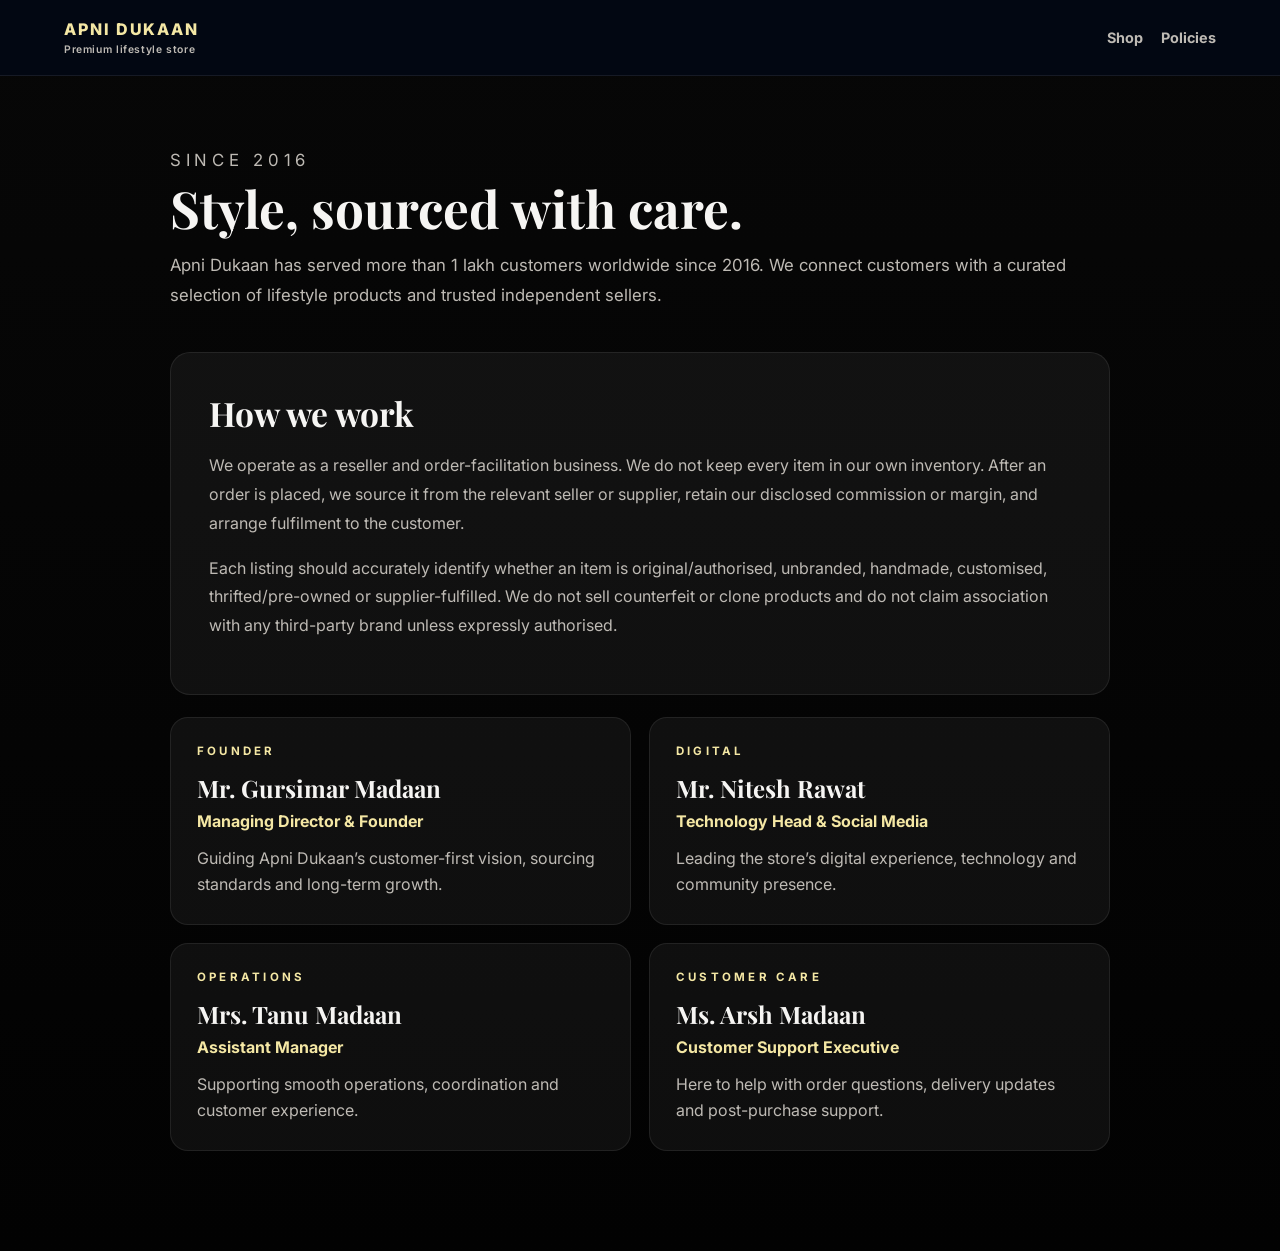
==== commit c0849b62: "Update policy wording" ====
--- a/about.html
+++ b/about.html
@@ -1,3 +1,3 @@
 <!DOCTYPE html>
 <html lang="en"><head><meta charset="UTF-8"><meta name="viewport" content="width=device-width, initial-scale=1.0"><title>About us | Apni Dukaan</title><link rel="preconnect" href="https://fonts.googleapis.com"><link rel="preconnect" href="https://fonts.gstatic.com" crossorigin><link href="https://fonts.googleapis.com/css2?family=Inter:wght@400;500;600;700;800&family=Playfair+Display:wght@600;700&display=swap" rel="stylesheet"><link rel="stylesheet" href="styles.css"></head>
-<body><header class="simple-header"><a class="brand-link" href="index.html">APNI DUKAAN <span>Premium lifestyle store</span></a><nav class="legal-nav"><a href="index.html">Shop</a><a href="policies.html">Policies</a></nav></header><main class="shop-page legal-page"><section class="page-heading"><p class="eyebrow">Since 2016</p><h1>Style, sourced with care.</h1><p>Apni Dukaan has served more than 1 lakh customers worldwide since 2016. We connect customers with a curated selection of lifestyle products and trusted independent sellers.</p></section><section class="policy-card"><h2>How we work</h2><p>We operate as a reseller and order-facilitation business. We do not keep every item in our own inventory. After an order is placed, we source it from the relevant seller or supplier, retain our disclosed commission or margin, and arrange fulfilment to the customer.</p><p>Each listing should accurately identify whether an item is original/authorised, unbranded, handmade, customised, thrifted/pre-owned or supplier-fulfilled. We do not sell counterfeit or clone products and do not claim association with any third-party brand unless expressly authorised.</p></section><section class="team-grid"><article class="team-card"><p class="eyebrow">Founder</p><h2>Mr. Gursimar Madaan</h2><p>Managing Director & Founder</p><span>Guiding Apni Dukaanâ€™s customer-first vision, sourcing standards and long-term growth.</span></article><article class="team-card"><p class="eyebrow">Digital</p><h2>Mr. Nitesh Rawat</h2><p>Technology Head & Social Media</p><span>Leading the storeâ€™s digital experience, technology and community presence.</span></article><article class="team-card"><p class="eyebrow">Operations</p><h2>Mrs. Tanu Madaan</h2><p>Assistant Manager</p><span>Supporting smooth operations, coordination and customer experience.</span></article><article class="team-card"><p class="eyebrow">Customer care</p><h2>Miss Arsh Madaan</h2><p>Customer Support Executive</p><span>Here to help with order questions, delivery updates and post-purchase support.</span></article></section></main></body></html>
+<body><header class="simple-header"><a class="brand-link" href="index.html">APNI DUKAAN <span>Premium lifestyle store</span></a><nav class="legal-nav"><a href="index.html">Shop</a><a href="policies.html">Policies</a></nav></header><main class="shop-page legal-page"><section class="page-heading"><p class="eyebrow">Since 2016</p><h1>Style, sourced with care.</h1><p>Apni Dukaan has served more than 1 lakh customers worldwide since 2016. We connect customers with a curated selection of lifestyle products and trusted independent sellers.</p></section><section class="policy-card"><h2>How we work</h2><p>We operate as a reseller and order-facilitation business. We do not keep every item in our own inventory. After an order is placed, we source it from the relevant seller or supplier, retain our disclosed commission or margin, and arrange fulfilment to the customer.</p><p>Each listing should accurately identify whether an item is original/authorised, unbranded, handmade, customised, thrifted/pre-owned or supplier-fulfilled. We do not sell counterfeit or clone products and do not claim association with any third-party brand unless expressly authorised.</p></section><section class="team-grid"><article class="team-card"><p class="eyebrow">Founder</p><h2>Mr. Gursimar Madaan</h2><p>Managing Director & Founder</p><span>Guiding Apni Dukaan’s customer-first vision, sourcing standards and long-term growth.</span></article><article class="team-card"><p class="eyebrow">Digital</p><h2>Mr. Nitesh Rawat</h2><p>Technology Head & Social Media</p><span>Leading the store’s digital experience, technology and community presence.</span></article><article class="team-card"><p class="eyebrow">Operations</p><h2>Mrs. Tanu Madaan</h2><p>Assistant Manager</p><span>Supporting smooth operations, coordination and customer experience.</span></article><article class="team-card"><p class="eyebrow">Customer care</p><h2>Ms. Arsh Madaan</h2><p>Customer Support Executive</p><span>Here to help with order questions, delivery updates and post-purchase support.</span></article></section></main></body></html>
--- a/styles.css
+++ b/styles.css
@@ -1876,10 +1876,10 @@
 
 /* Deal controls sit on the banner edges, keeping the heading uncluttered. */
 .deal-of-day { position: relative; }
-.deal-controls { position: absolute; z-index: 2; top: 59%; left: 18px; right: 18px; justify-content: space-between; pointer-events: none; }
-.deal-controls button { width: 48px; height: 48px; border: 1px solid rgba(244, 216, 108, .75); background: rgba(8, 8, 8, .78); color: #f4d86c; box-shadow: 0 8px 28px rgba(0,0,0,.28); pointer-events: auto; }
-.deal-controls button:hover { border-color: #f4d86c; background: #f4d86c; color: #17130a; transform: scale(1.06); }
-@media (max-width: 760px) { .deal-controls { left: 10px; right: 10px; top: 61%; }.deal-controls button { width: 42px; height: 42px; } }
+.deal-controls { position: absolute; z-index: 2; top: 59%; left: -46px; right: -46px; justify-content: space-between; pointer-events: none; }
+.deal-controls button { width: auto; height: auto; padding: 4px; border: 0; background: transparent; color: #f4d86c; box-shadow: none; font-size: 2.15rem; line-height: 1; pointer-events: auto; }
+.deal-controls button:hover { background: transparent; color: #fff; transform: scale(1.15); }
+@media (max-width: 760px) { .deal-controls { left: 8px; right: 8px; top: 61%; }.deal-controls button { font-size: 1.8rem; } }
 
 /* Catalogue contrast must not inherit a light admin-configured surface colour. */
 .filter-toggle { background: #191813 !important; border-color: rgba(244, 216, 108, .55) !important; color: #fff !important; }
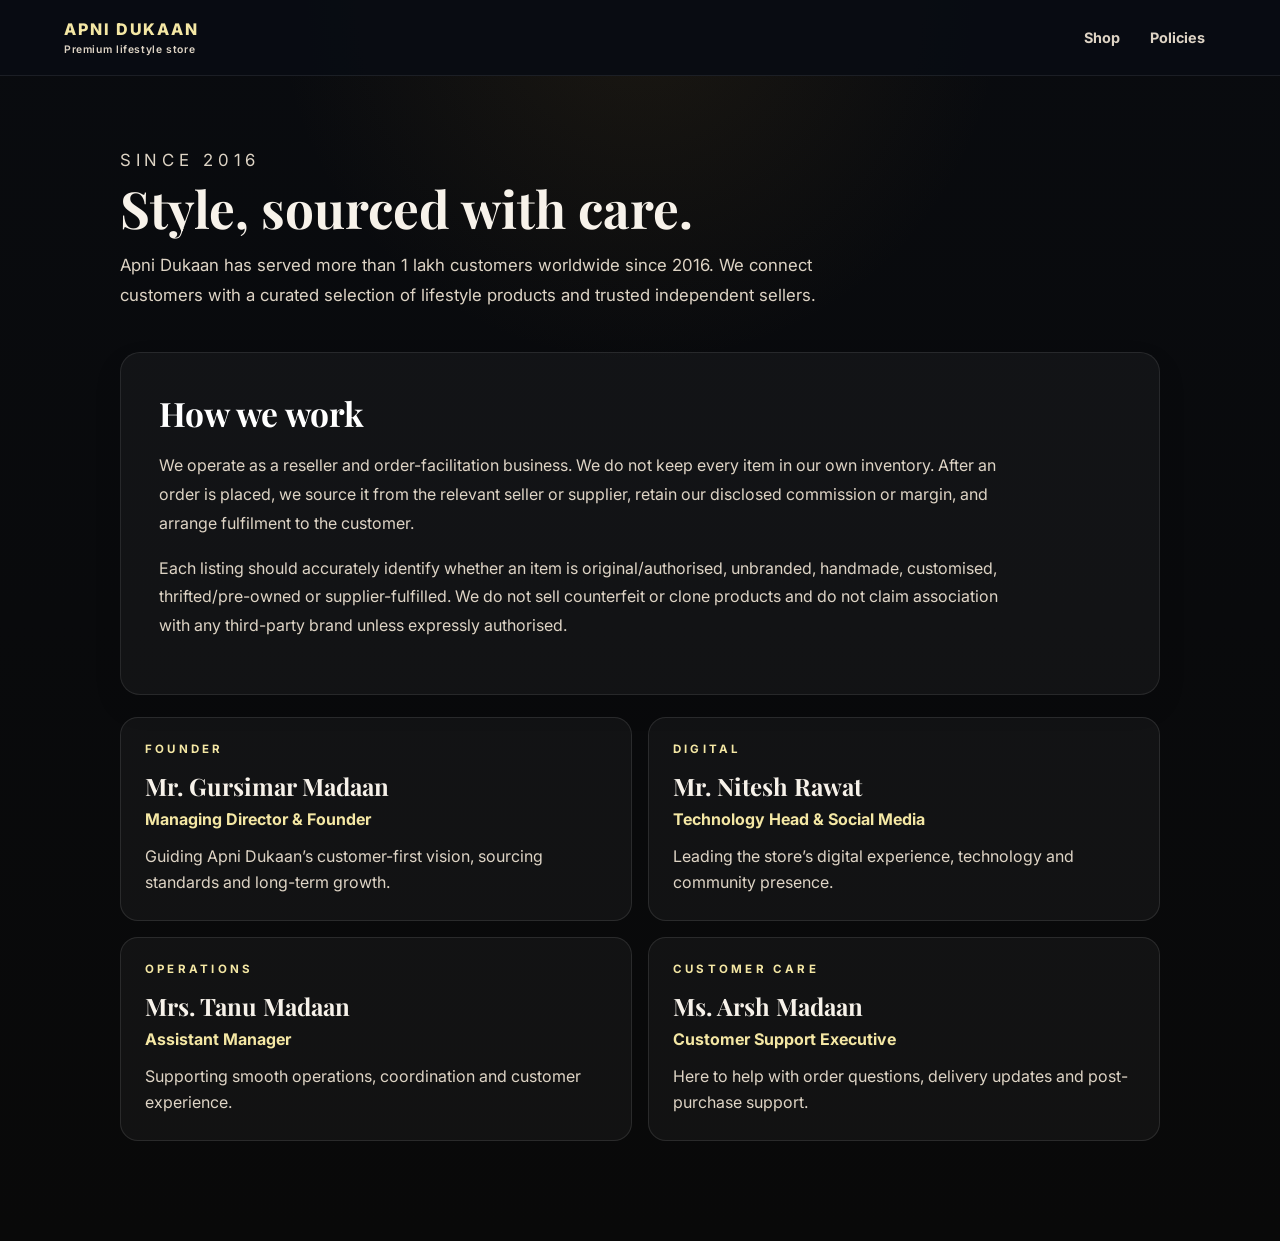
==== commit ffb47a0f: "Add admin orders and mobile ecommerce improvements" ====
--- a/about.html
+++ b/about.html
@@ -1,3 +1,3 @@
 <!DOCTYPE html>
-<html lang="en"><head><meta charset="UTF-8"><meta name="viewport" content="width=device-width, initial-scale=1.0"><title>About us | Apni Dukaan</title><link rel="preconnect" href="https://fonts.googleapis.com"><link rel="preconnect" href="https://fonts.gstatic.com" crossorigin><link href="https://fonts.googleapis.com/css2?family=Inter:wght@400;500;600;700;800&family=Playfair+Display:wght@600;700&display=swap" rel="stylesheet"><link rel="stylesheet" href="styles.css"></head>
+<html lang="en"><head><meta charset="UTF-8"><meta name="viewport" content="width=device-width, initial-scale=1.0"><title>About us | Apni Dukaan</title><link rel="preconnect" href="https://fonts.googleapis.com"><link rel="preconnect" href="https://fonts.gstatic.com" crossorigin><link href="https://fonts.googleapis.com/css2?family=Inter:wght@400;500;600;700;800&family=Playfair+Display:wght@600;700&display=swap" rel="stylesheet"><link rel="stylesheet" href="styles.css?v=2"></head>
 <body><header class="simple-header"><a class="brand-link" href="index.html">APNI DUKAAN <span>Premium lifestyle store</span></a><nav class="legal-nav"><a href="index.html">Shop</a><a href="policies.html">Policies</a></nav></header><main class="shop-page legal-page"><section class="page-heading"><p class="eyebrow">Since 2016</p><h1>Style, sourced with care.</h1><p>Apni Dukaan has served more than 1 lakh customers worldwide since 2016. We connect customers with a curated selection of lifestyle products and trusted independent sellers.</p></section><section class="policy-card"><h2>How we work</h2><p>We operate as a reseller and order-facilitation business. We do not keep every item in our own inventory. After an order is placed, we source it from the relevant seller or supplier, retain our disclosed commission or margin, and arrange fulfilment to the customer.</p><p>Each listing should accurately identify whether an item is original/authorised, unbranded, handmade, customised, thrifted/pre-owned or supplier-fulfilled. We do not sell counterfeit or clone products and do not claim association with any third-party brand unless expressly authorised.</p></section><section class="team-grid"><article class="team-card"><p class="eyebrow">Founder</p><h2>Mr. Gursimar Madaan</h2><p>Managing Director & Founder</p><span>Guiding Apni Dukaan’s customer-first vision, sourcing standards and long-term growth.</span></article><article class="team-card"><p class="eyebrow">Digital</p><h2>Mr. Nitesh Rawat</h2><p>Technology Head & Social Media</p><span>Leading the store’s digital experience, technology and community presence.</span></article><article class="team-card"><p class="eyebrow">Operations</p><h2>Mrs. Tanu Madaan</h2><p>Assistant Manager</p><span>Supporting smooth operations, coordination and customer experience.</span></article><article class="team-card"><p class="eyebrow">Customer care</p><h2>Ms. Arsh Madaan</h2><p>Customer Support Executive</p><span>Here to help with order questions, delivery updates and post-purchase support.</span></article></section></main></body></html>
--- a/styles.css
+++ b/styles.css
@@ -1,13 +1,13 @@
 :root {
   color-scheme: dark;
-  --bg: #050505;
-  --surface: rgba(255,255,255,.05);
-  --surface-strong: rgba(255,255,255,.1);
-  --header-bg: rgba(3,8,20,0.95);
-  --text: #f6f5f3;
-  --muted: #bebab4;
-  --accent: #d4af37;
-  --accent-soft: rgba(212,175,55,.18);
+  --bg: #0b0d10;
+  --surface: rgba(255,255,255,.04);
+  --surface-strong: rgba(255,255,255,.08);
+  --header-bg: rgba(9, 12, 18, 0.96);
+  --text: #f7f2ea;
+  --muted: #ded4c5;
+  --accent: #d9b14a;
+  --accent-soft: rgba(217,177,74,.15);
   --border: rgba(255,255,255,.08);
   --radius: 24px;
   font-family: 'Inter', sans-serif;
@@ -55,8 +55,11 @@
 html, body {
   margin: 0;
   min-height: 100%;
-  background: var(--bg-gradient, linear-gradient(180deg, #070707 0%, #020202 100%));
+  background: radial-gradient(circle at top, rgba(122, 92, 35, 0.16), transparent 26%), linear-gradient(180deg, #090b0f 0%, #090909 100%);
   color: var(--text);
+  -webkit-font-smoothing: antialiased;
+  text-rendering: optimizeLegibility;
+  overflow-x: hidden;
 }
 
 * {
@@ -99,44 +102,259 @@
 }
 
 .site-header-top {
-  display: flex;
+  display: grid;
+  grid-template-columns: auto minmax(340px, 1.25fr) auto;
   align-items: center;
-  justify-content: space-between;
   gap: 18px;
-  flex-wrap: wrap;
+  width: 100%;
+  max-width: 100%;
+  min-width: 0;
 }
 
 .primary-nav {
   display: flex;
   flex-wrap: wrap;
-  gap: 14px;
+  align-items: center;
+  gap: 10px 12px;
+  width: 100%;
   padding: 10px 0 0;
   border-top: 1px solid rgba(255,255,255,.08);
-}
-
+  max-width: 100%;
+  min-width: 0;
+}
+
+.mobile-nav-toggle {
+  display: none;
+}
+
+.nav-item-with-menu {
+  position: relative;
+  display: inline-flex;
+  align-items: center;
+  z-index: 10;
+  padding-bottom: 14px;
+  margin-bottom: -14px;
+}
+
+@media (max-width: 760px) {
+  .site-header {
+    gap: 10px;
+    padding: 10px 14px;
+  }
+
+  .site-header-top {
+    grid-template-columns: minmax(0, 1fr) auto;
+    gap: 10px;
+  }
+
+  .brand {
+    min-width: 0;
+  }
+
+  .logo-mark {
+    width: 42px;
+    height: 42px;
+  }
+
+  .logo-copy strong {
+    display: none;
+  }
+
+  .header-actions {
+    gap: 2px;
+  }
+
+  .header-link {
+    padding: 8px;
+    font-size: .82rem;
+  }
+
+  .header-actions #accountLink {
+    font-size: 0;
+  }
+
+  .header-actions #accountLink::before {
+    content: 'Account';
+    font-size: .82rem;
+  }
+
+  .search-bar {
+    grid-column: 1 / -1;
+    grid-row: 2;
+    max-width: none;
+  }
+
+  .search-bar input {
+    padding: 11px 12px;
+    font-size: .9rem;
+  }
+
+  .search-bar button {
+    padding: 10px 12px;
+  }
+
+  .mobile-nav-toggle {
+    display: inline-flex;
+    align-items: center;
+    align-self: flex-start;
+    gap: 5px;
+    padding: 9px 12px;
+    border: 1px solid rgba(255,255,255,.12);
+    border-radius: 12px;
+    background: rgba(255,255,255,.04);
+    color: var(--text);
+    font-weight: 700;
+    cursor: pointer;
+  }
+
+  .mobile-nav-toggle > span:not(.mobile-nav-toggle-label) {
+    display: block;
+    width: 16px;
+    height: 2px;
+    border-radius: 2px;
+    background: var(--accent);
+  }
+
+  .mobile-nav-toggle-label {
+    margin-left: 3px;
+    font-size: .86rem;
+  }
+
+  .primary-nav {
+    display: none;
+    flex-direction: column;
+    align-items: stretch;
+    gap: 3px;
+    padding: 8px 0 0;
+    border-top: 0;
+  }
+
+  .primary-nav.is-open { display: flex; }
+
+  .primary-nav > .nav-link,
+  .primary-nav > .nav-item-with-menu { width: 100%; }
+
+  .primary-nav > .nav-link,
+  .primary-nav .dropdown-toggle { display: flex; width: 100%; justify-content: space-between; padding: 11px 12px; }
+
+  .nav-item-with-menu {
+    padding-bottom: 0;
+    margin-bottom: 0;
+  }
+
+  .dropdown-menu {
+    position: static;
+    min-width: 0;
+    max-width: none;
+    width: 100% !important;
+    max-width: 100% !important;
+    grid-template-columns: 1fr !important;
+    margin-top: 4px;
+    transform: none;
+    display: none !important;
+    opacity: 1;
+    visibility: visible;
+    pointer-events: auto;
+  }
+
+  .nav-item-with-menu.is-open > .dropdown-menu,
+  .nav-dropdown.is-open > .dropdown-menu { display: grid !important; }
+}
+
+/* Product-led deal carousel */
+.deal-of-day { overflow: visible; }
+.deal-heading-row { align-items: center; }
+.deal-viewport { position: relative; overflow: hidden; border: 1px solid rgba(255,255,255,.1); box-shadow: 0 20px 48px rgba(0,0,0,.25); }
+.deal-slide { display: grid; grid-template-columns: minmax(0, 1.1fr) minmax(220px, .9fr); gap: clamp(20px, 5vw, 72px); min-height: 340px; padding: clamp(26px, 5vw, 52px); align-items: center; }
+.deal-slide-copy { max-width: 540px; }
+.deal-slide .deal-kicker { margin: 0 0 12px; color: #f6da7b; letter-spacing: .16em; font-size: .75rem; font-weight: 800; }
+.deal-slide h2 { font-size: clamp(2rem, 4.4vw, 3.7rem); line-height: 1.03; }
+.deal-slide > .deal-slide-copy > span { display: block; max-width: 470px; margin: 14px 0 18px; line-height: 1.6; }
+.deal-price { display: flex; align-items: baseline; flex-wrap: wrap; gap: 9px; margin-bottom: 10px; }
+.deal-price strong { color: #fff; font-size: clamp(1.65rem, 3vw, 2.25rem); }
+.deal-price s { color: rgba(255,255,255,.65); font-size: 1rem; }
+.deal-price b { padding: 4px 8px; border-radius: 999px; background: rgba(255,255,255,.14); color: #f7dc7c; font-size: .76rem; }
+.deal-slide .deal-stock { margin: 0 0 22px; color: #f7dc7c; font-size: .9rem; font-weight: 700; letter-spacing: normal; }
+.deal-slide a { display: inline-flex; align-items: center; gap: 9px; padding: 12px 18px; transition: transform .2s ease, background .2s ease; }
+.deal-slide a:hover { transform: translateY(-2px); background: #ffe17a; }
+.deal-product-image { justify-self: end; width: min(100%, 300px); aspect-ratio: 1; display: grid; place-items: center; overflow: hidden; border-radius: 24px; background: rgba(255,255,255,.92); box-shadow: 0 18px 35px rgba(0,0,0,.22); transform: rotate(3deg); }
+.deal-product-image img { width: 100%; height: 100%; object-fit: cover; }
+.deal-indicators { display: flex; justify-content: center; gap: 8px; position: absolute; bottom: 16px; left: 0; right: 0; }
+.deal-indicators button { width: 8px; height: 8px; padding: 0; border: 0; border-radius: 999px; background: rgba(255,255,255,.42); cursor: pointer; transition: width .2s ease, background .2s ease; }
+.deal-indicators button.active { width: 26px; background: #f4d86c; }
+
+@media (max-width: 760px) {
+  .deal-of-day { width: min(100% - 28px, 1180px); margin-top: 22px; }
+  .deal-heading-row { align-items: end; margin-bottom: 12px; }
+  .deal-heading-row h1 { font-size: 2rem; }
+  .deal-controls { position: static; gap: 6px; }
+  .deal-controls button { width: 38px; height: 38px; padding: 0; border: 1px solid rgba(212,175,55,.42); border-radius: 50%; background: var(--surface); color: var(--text); font-size: 1.15rem; }
+  .deal-slide { grid-template-columns: 1fr; gap: 22px; min-height: 0; padding: 28px 24px 42px; }
+  .deal-product-image { justify-self: center; order: -1; width: min(64vw, 250px); border-radius: 20px; transform: rotate(2deg); }
+  .deal-slide h2 { font-size: clamp(1.9rem, 9vw, 2.6rem); }
+  .deal-slide > .deal-slide-copy > span { margin: 10px 0 16px; }
+  .deal-indicators { bottom: 14px; }
+}
+
+.nav-sell-link {
+  color: #1a1407 !important;
+  background: linear-gradient(180deg, #e8c85a 0%, #d6aa34 100%);
+}
+
+.nav-sell-link:hover,
+.nav-sell-link:focus { background: #f4d86c !important; color: #1a1407 !important; }
+
+.nav-link,
 .primary-nav a {
   color: var(--muted);
-  font-size: 0.94rem;
+  font-size: 0.93rem;
   font-weight: 600;
-  padding: 10px 12px;
+  padding: 9px 12px;
   border-radius: 999px;
   transition: background .2s ease, color .2s ease;
-}
-
-.primary-nav a:hover {
+  text-decoration: none;
+}
+
+.nav-link:hover,
+.nav-link:focus,
+.primary-nav a:hover,
+.primary-nav a:focus {
   color: #fff;
   background: rgba(212,175,55,.14);
 }
 
+.nav-item-with-menu.is-open > .dropdown-menu,
+.nav-dropdown.is-open > .dropdown-menu {
+  display: grid;
+  opacity: 1;
+  visibility: visible;
+  transform: translateY(0);
+  pointer-events: auto;
+}
+
+.nav-item-with-menu:hover > .dropdown-menu,
+.nav-item-with-menu:focus-within > .dropdown-menu,
+.nav-dropdown:hover > .dropdown-menu,
+.nav-dropdown:focus-within > .dropdown-menu {
+  display: grid;
+  opacity: 1;
+  visibility: visible;
+  transform: translateY(0);
+  pointer-events: auto;
+}
+
 .search-bar {
+  position: relative;
   display: flex;
   align-items: center;
-  width: 520px;
-  max-width: 100%;
-  background: rgba(255,255,255,.08);
+  width: 100%;
+  max-width: 680px;
+  min-width: 0;
+  background: rgba(17, 20, 25, 0.92);
   border: 1px solid rgba(255,255,255,.12);
   border-radius: 999px;
-  overflow: hidden;
+  overflow: visible;
+  box-shadow: inset 0 0 0 1px rgba(255,255,255,.02);
 }
 
 .search-bar input {
@@ -146,37 +364,97 @@
   padding: 14px 16px;
   background: transparent;
   color: var(--text);
+  font-size: 1.02rem;
 }
 
 .search-bar input::placeholder {
-  color: rgba(255,255,255,.62);
+  color: rgba(244, 239, 232, 0.68);
 }
 
 .search-bar button {
   border: none;
-  background: rgba(212,175,55,.95);
-  color: #0c1017;
-  font-weight: 700;
+  background: linear-gradient(180deg, #e8c85a 0%, #d6aa34 100%);
+  color: #11150c;
+  font-weight: 800;
   padding: 13px 18px;
   border-radius: 0 999px 999px 0;
   cursor: pointer;
 }
 
+.header-search-suggestions {
+  position: absolute;
+  top: calc(100% + 10px);
+  left: 0;
+  right: 0;
+  background: rgba(11, 14, 19, 0.98) !important;
+  border: 1px solid rgba(255,255,255,0.08);
+  border-radius: 18px;
+  box-shadow: 0 18px 32px rgba(0,0,0,0.28);
+  overflow: hidden;
+  z-index: 40;
+  padding: 6px;
+}
+
+.header-search-suggestions.hidden {
+  display: none;
+}
+
+.header-search-suggestion {
+  display: flex;
+  align-items: center;
+  justify-content: space-between;
+  gap: 10px;
+  width: 100%;
+  border: none;
+  background: transparent !important;
+  color: #f3efe9 !important;
+  padding: 12px 16px;
+  margin: 3px 0;
+  border-radius: 12px;
+  text-align: left;
+  font-size: 0.96rem;
+  font-weight: 600;
+  cursor: pointer;
+}
+
+.header-search-suggestion:first-child {
+  margin-top: 0;
+}
+
+.header-search-suggestion:last-child {
+  margin-bottom: 0;
+}
+
+.header-search-suggestion:hover,
+.header-search-suggestion:focus {
+  background: rgba(255,255,255,0.04) !important;
+}
+
+.header-search-suggestion small {
+  color: rgba(255,255,255,0.72) !important;
+  font-size: 0.68rem;
+  letter-spacing: 0.09em;
+  text-transform: uppercase;
+  font-weight: 700;
+}
+
 .header-actions {
   display: flex;
-  gap: 12px;
-  flex-wrap: wrap;
+  gap: 8px;
+  flex-wrap: nowrap;
   align-items: center;
+  justify-content: flex-end;
 }
 
 .header-link {
   color: var(--muted);
-  font-size: .95rem;
+  font-size: .92rem;
   font-weight: 600;
-  padding: 10px 14px;
+  padding: 9px 10px;
   border-radius: 999px;
   border: 1px solid transparent;
   transition: background .2s ease, color .2s ease, border-color .2s ease;
+  white-space: nowrap;
 }
 
 .header-link:hover {
@@ -196,9 +474,35 @@
 }
 
 .cart-count { display: inline-grid; place-items: center; min-width: 20px; height: 20px; padding: 0 5px; margin-left: 3px; border-radius: 50px; background: var(--accent); color: #171307; font-size: .75rem; font-weight: 800; }
-.primary-nav, .hero, .login-section, #categories, #feedback, #support, #customer-feedback { display: none !important; }
-.deal-of-day { width: min(1180px, calc(100% - 40px)); margin: 42px auto 18px; }.deal-heading-row { display: flex; align-items: end; justify-content: space-between; gap: 20px; margin-bottom: 18px; }.deal-heading-row h1 { margin: 5px 0 0; font-family: 'Playfair Display', serif; font-size: clamp(2rem, 4vw, 3.2rem); }.deal-controls { display: flex; gap: 9px; }.deal-controls button { width: 43px; height: 43px; border: 1px solid rgba(212,175,55,.42); border-radius: 50%; background: var(--surface); color: var(--text); font-size: 1.3rem; cursor: pointer; }.deal-controls button:hover { background: var(--accent); color: #12100a; }.deal-viewport { overflow: hidden; border-radius: 24px; }.deal-track { display: flex; transition: transform .55s ease; }.deal-slide { min-width: 100%; min-height: 230px; padding: clamp(28px, 6vw, 56px); display: flex; flex-direction: column; align-items: flex-start; justify-content: center; border: 1px solid rgba(255,255,255,.08); }.deal-slide p { margin: 0 0 12px; color: #f4d86c; letter-spacing: .22em; font-size: .8rem; font-weight: 800; }.deal-slide h2 { margin: 0; font-family: 'Playfair Display', serif; font-size: clamp(2rem, 4vw, 3.4rem); }.deal-slide span { margin: 10px 0 22px; color: rgba(255,255,255,.82); }.deal-slide a { padding: 11px 17px; border-radius: 999px; background: #f3c637; color: #161208; font-weight: 800; }.deal-gold { background: radial-gradient(circle at 85% 25%, rgba(212,175,55,.35), transparent 34%), linear-gradient(115deg, #171308, #3a2a08); }.deal-wine { background: radial-gradient(circle at 84% 30%, rgba(255,164,164,.17), transparent 36%), linear-gradient(115deg, #1f0a13, #4c1526); }.deal-blue { background: radial-gradient(circle at 84% 30%, rgba(125,185,255,.2), transparent 36%), linear-gradient(115deg, #081625, #10365a); }
-.home-rails { width: min(1180px, calc(100% - 40px)); margin: 0 auto; padding-top: 0; }.rail-section { margin: 40px 0; }.rail-title { display: flex; align-items: center; justify-content: space-between; gap: 16px; margin-bottom: 16px; }.rail-title h2 { margin: 0; font-size: 1.5rem; }.rail-title a { color: #f4d86c; font-size: .9rem; font-weight: 800; }.home-product-grid { display: grid; grid-auto-flow: column; grid-auto-columns: minmax(220px, 260px); gap: 16px; overflow-x: auto; padding: 0 0 10px; scroll-snap-type: x proximity; }.rail-product-card { overflow: hidden; scroll-snap-align: start; border: 1px solid var(--border); border-radius: 16px; background: var(--surface); }.rail-product-card img { width: 100%; height: 180px; object-fit: cover; background: #171717; }.rail-product-card div { padding: 15px; }.rail-product-card p { margin: 0; color: var(--muted); font-size: .75rem; text-transform: uppercase; letter-spacing: .08em; }.rail-product-card h3 { min-height: 40px; margin: 7px 0; font-size: 1rem; }.rail-product-card strong { color: #f4d86c; }.rail-product-card button { display: block; width: 100%; margin-top: 14px; padding: 10px; border: 0; border-radius: 9px; background: var(--accent); color: #191308; font-weight: 800; cursor: pointer; }.rail-empty { color: var(--muted); }.catalogue-tools { display: flex; align-items: center; justify-content: space-between; gap: 14px; margin: 0 0 18px; }.filter-toggle { display: inline-flex; align-items: center; gap: 8px; padding: 11px 15px; border: 1px solid rgba(212,175,55,.35); border-radius: 999px; background: var(--surface); color: var(--text); cursor: pointer; font-weight: 800; }.filter-toggle span, .product-result-count { color: var(--muted); font-size: .78rem; font-weight: 600; }.filters-panel { display: none !important; }.filters-panel.filters-open { display: grid !important; grid-template-columns: repeat(3, minmax(0, 1fr)); gap: 12px; padding: 16px; margin-bottom: 24px; border: 1px solid var(--border); border-radius: 16px; background: rgba(255,255,255,.035); }.filters-panel .filter-group { margin: 0; }.filters-panel label { gap: 6px; font-size: .78rem; }.filters-panel input, .filters-panel select { padding: 10px 11px; min-height: 42px; }.filters-panel .filter-range { display: grid; grid-template-columns: 1fr 1fr; gap: 8px; }.filters-panel #clearFilters { min-height: 42px; align-self: end; }
+.deal-of-day { width: min(1180px, calc(100% - 40px)); margin: 42px auto 18px; position: relative; overflow: hidden; }.deal-heading-row { display: flex; align-items: end; justify-content: space-between; gap: 20px; margin-bottom: 18px; }.deal-heading-row h1 { margin: 5px 0 0; font-family: 'Playfair Display', serif; font-size: clamp(2rem, 4vw, 3.2rem); }.deal-controls { display: flex; gap: 9px; }.deal-controls button { width: 43px; height: 43px; border: 1px solid rgba(212,175,55,.42); border-radius: 50%; background: var(--surface); color: var(--text); font-size: 1.3rem; cursor: pointer; }.deal-controls button:hover { background: var(--accent); color: #12100a; }.deal-viewport { overflow: hidden; border-radius: 24px; }.deal-track { display: flex; transition: transform .55s ease; }.deal-slide { min-width: 100%; min-height: 230px; padding: clamp(28px, 6vw, 56px); display: flex; flex-direction: column; align-items: flex-start; justify-content: center; border: 1px solid rgba(255,255,255,.08); }.deal-slide p { margin: 0 0 12px; color: #f4d86c; letter-spacing: .22em; font-size: .8rem; font-weight: 800; }.deal-slide h2 { margin: 0; font-family: 'Playfair Display', serif; font-size: clamp(2rem, 4vw, 3.4rem); }.deal-slide span { margin: 10px 0 22px; color: rgba(255,255,255,.82); }.deal-slide a { padding: 11px 17px; border-radius: 999px; background: #f3c637; color: #161208; font-weight: 800; }.deal-gold { background: radial-gradient(circle at 85% 25%, rgba(212,175,55,.35), transparent 34%), linear-gradient(115deg, #171308, #3a2a08); }.deal-wine { background: radial-gradient(circle at 84% 30%, rgba(255,164,164,.17), transparent 36%), linear-gradient(115deg, #1f0a13, #4c1526); }.deal-blue { background: radial-gradient(circle at 84% 30%, rgba(125,185,255,.2), transparent 36%), linear-gradient(115deg, #081625, #10365a); }
+.home-rails { width: min(1180px, calc(100% - 40px)); margin: 0 auto; padding-top: 0; }.rail-section { margin: 40px 0; }.rail-title { display: flex; align-items: center; justify-content: space-between; gap: 16px; margin-bottom: 16px; }.rail-title h2 { margin: 0; font-size: 1.5rem; }.rail-title a { color: #f4d86c; font-size: .9rem; font-weight: 800; }.home-product-grid { display: grid; grid-auto-flow: column; grid-auto-columns: minmax(220px, 260px); gap: 16px; overflow-x: auto; padding: 0 0 10px; scroll-snap-type: x proximity; }.rail-product-card { overflow: hidden; scroll-snap-align: start; border: 1px solid var(--border); border-radius: 16px; background: var(--surface); }.rail-product-card img { width: 100%; height: 180px; object-fit: cover; background: #171717; }.rail-product-card div { padding: 15px; }.rail-product-card p { margin: 0; color: var(--muted); font-size: .75rem; text-transform: uppercase; letter-spacing: .08em; }.rail-product-card h3 { min-height: 40px; margin: 7px 0; font-size: 1rem; }.rail-product-card strong { color: #f4d86c; }.rail-product-card button { display: block; width: 100%; margin-top: 14px; padding: 10px; border: 0; border-radius: 9px; background: var(--accent); color: #191308; font-weight: 800; cursor: pointer; }.rail-empty { color: var(--muted); }
+
+@media (max-width: 760px) {
+  .home-product-grid {
+    display: grid;
+    grid-template-columns: 1fr;
+    grid-auto-flow: row;
+    grid-auto-columns: auto;
+    overflow-x: visible;
+    overflow-y: visible;
+    scroll-snap-type: none;
+    gap: 14px;
+    padding: 0;
+  }
+
+  .rail-product-card {
+    scroll-snap-align: unset;
+  }
+
+  .rail-product-card img {
+    height: 220px;
+  }
+
+  .rail-title {
+    margin-bottom: 12px;
+  }
+}
+.catalogue-tools { display: flex; align-items: center; justify-content: space-between; gap: 14px; margin: 0 0 18px; }.filter-toggle { display: inline-flex; align-items: center; gap: 8px; padding: 11px 15px; border: 1px solid rgba(212,175,55,.35); border-radius: 999px; background: var(--surface); color: var(--text); cursor: pointer; font-weight: 800; }.filter-toggle span, .product-result-count { color: var(--muted); font-size: .78rem; font-weight: 600; }.filters-panel.filters-open { display: grid !important; grid-template-columns: repeat(3, minmax(0, 1fr)); gap: 12px; padding: 16px; margin-bottom: 24px; border: 1px solid var(--border); border-radius: 16px; background: rgba(255,255,255,.035); }.filters-panel .filter-group { margin: 0; }.filters-panel label { gap: 6px; font-size: .78rem; }.filters-panel input, .filters-panel select { padding: 10px 11px; min-height: 42px; }.filters-panel .filter-range { display: grid; grid-template-columns: 1fr 1fr; gap: 8px; }.filters-panel #clearFilters { min-height: 42px; align-self: end; }
 .listing-disclosure, .footer-disclaimer { color: var(--muted); font-size: .83rem; line-height: 1.6; }.listing-disclosure { max-width: 850px; margin: 26px auto 0; text-align: center; }.footer-disclaimer { max-width: 1100px; margin: 18px auto 0; padding: 0 24px 22px; text-align: center; }
 .legal-nav { display: flex; gap: 18px; color: var(--muted); font-weight: 700; font-size: .9rem; }.legal-page { max-width: 940px; }.policy-nav { display: flex; flex-wrap: wrap; gap: 10px; margin: 0 0 28px; }.policy-nav a { padding: 10px 13px; border: 1px solid var(--border); border-radius: 999px; color: var(--muted); font-size: .85rem; font-weight: 700; }.policy-card { margin: 0 0 22px; padding: clamp(24px, 4vw, 38px); border: 1px solid var(--border); border-radius: 20px; background: var(--surface); }.policy-card h2 { margin: 0 0 16px; font-family: 'Playfair Display', serif; font-size: clamp(1.55rem, 3vw, 2.1rem); }.policy-card p { color: var(--muted); line-height: 1.8; }.policy-card a { color: #f4e7a4; }.compliance-note { padding: 15px; border-left: 3px solid var(--accent); background: var(--accent-soft); }.team-grid { display: grid; grid-template-columns: repeat(2, 1fr); gap: 18px; }.team-card { padding: 26px; border: 1px solid var(--border); border-radius: 18px; background: var(--surface); }.team-card h2 { margin: 7px 0; font-family: 'Playfair Display', serif; }.team-card p { margin: 0 0 14px; color: #f4e7a4; font-weight: 700; }.team-card span { color: var(--muted); line-height: 1.65; }
 .simple-header { min-height: 76px; padding: 16px max(5vw, 24px); display: flex; align-items: center; justify-content: space-between; gap: 20px; border-bottom: 1px solid var(--border); background: var(--header-bg); }
@@ -214,18 +518,22 @@
 .brand {
   display: flex;
   align-items: center;
-  gap: 18px;
+  gap: 14px;
+  min-width: 0;
 }
 
 .logo-mark {
   display: inline-flex;
   align-items: center;
-  gap: 12px;
-  padding: 12px 16px;
+  justify-content: center;
+  width: 72px;
+  height: 72px;
+  padding: 0;
   border: 1px solid rgba(212, 175, 55, 0.28);
   border-radius: 32px;
   background: rgba(16, 23, 48, 0.88);
-  box-shadow: 0 32px 72px rgba(0, 0, 0, 0.18);
+  box-shadow: 0 22px 48px rgba(0, 0, 0, 0.18);
+  flex-shrink: 0;
 }
 
 .logo-svg {
@@ -247,9 +555,9 @@
 }
 
 .logo-copy strong {
-  font-size: 1.15rem;
+  font-size: 1.05rem;
   color: #f4e7a4;
-  letter-spacing: 0.08em;
+  letter-spacing: 0.06em;
 }
 
 .nav-dropdown {
@@ -277,29 +585,37 @@
 
 .dropdown-menu {
   position: absolute;
-  top: 100%;
+  top: calc(100% + 10px);
   left: 0;
-  min-width: 260px;
+  min-width: 280px;
+  width: max-content;
+  max-width: min(520px, 76vw);
   padding: 16px;
-  margin-top: 10px;
   border-radius: 24px;
   background: rgba(6, 12, 22, 0.98);
   border: 1px solid rgba(255,255,255,.08);
   box-shadow: 0 24px 64px rgba(0,0,0,.28);
-  display: grid;
+  display: none;
+  grid-template-columns: repeat(2, minmax(160px, 1fr));
   gap: 16px;
   z-index: 80;
   opacity: 0;
   visibility: hidden;
-  transform: translateY(10px);
+  transform: translateY(12px);
   transition: opacity .18s ease, transform .18s ease, visibility .18s ease;
-}
-
-.nav-dropdown:hover .dropdown-menu,
-.nav-dropdown:focus-within .dropdown-menu {
-  opacity: 1;
-  visibility: visible;
-  transform: translateY(0);
+  pointer-events: none;
+}
+
+.ribbon-dropdown {
+  min-width: 220px;
+  grid-template-columns: 1fr;
+}
+
+.nav-item-with-menu:hover > .dropdown-menu,
+.nav-item-with-menu:focus-within > .dropdown-menu,
+.nav-dropdown:hover > .dropdown-menu,
+.nav-dropdown:focus-within > .dropdown-menu {
+  pointer-events: auto;
 }
 
 .dropdown-column {
@@ -334,6 +650,8 @@
 .dropdown-item {
   display: inline-flex;
   align-items: center;
+  width: 100%;
+  min-height: 44px;
   background: rgba(255,255,255,.05);
   color: var(--text);
   border: none;
@@ -343,9 +661,11 @@
   cursor: pointer;
   transition: transform .2s ease, background .2s ease, color .2s ease;
   text-decoration: none;
-}
-
-.dropdown-item:hover {
+  white-space: nowrap;
+}
+
+.dropdown-item:hover,
+.dropdown-item:focus {
   background: rgba(212,175,55,.16);
   color: #fff;
   transform: translateX(4px);
@@ -417,6 +737,184 @@
 
 .category-action:hover {
   background: rgba(212,175,55,.12);
+}
+
+.sell-with-us-panel {
+  display: grid;
+  grid-template-columns: 1.4fr 0.9fr;
+  gap: 24px;
+  align-items: stretch;
+  padding: 28px;
+  border: 1px solid rgba(255,255,255,.08);
+  border-radius: 28px;
+  background: linear-gradient(180deg, rgba(255,255,255,.04), rgba(255,255,255,.02));
+}
+
+.seller-page {
+  padding-top: 56px;
+  padding-bottom: 72px;
+}
+
+.seller-hero {
+  margin-bottom: 30px;
+}
+
+.seller-hero h1 {
+  font-family: 'Playfair Display', serif;
+  font-size: clamp(2.6rem, 5vw, 4.5rem);
+  margin: 8px 0 16px;
+}
+
+.seller-cta-row {
+  display: flex;
+  flex-wrap: wrap;
+  gap: 14px;
+  margin-top: 24px;
+}
+
+.seller-grid {
+  display: grid;
+  grid-template-columns: repeat(3, minmax(0, 1fr));
+  gap: 20px;
+  margin-bottom: 36px;
+}
+
+.seller-card,
+.step-card,
+.seller-highlight,
+.seller-contact-box {
+  background: rgba(255,255,255,.04);
+  border: 1px solid rgba(255,255,255,.08);
+  border-radius: 24px;
+  padding: 26px;
+}
+
+.seller-card h2,
+.step-card h3,
+.seller-split-copy h2,
+.seller-contact h2 {
+  margin: 10px 0 12px;
+}
+
+.seller-card p,
+.step-card p,
+.seller-split-copy p,
+.seller-contact-box p,
+.seller-highlight p {
+  color: var(--muted);
+  line-height: 1.7;
+}
+
+.seller-section {
+  margin-top: 26px;
+}
+
+.seller-steps {
+  display: grid;
+  grid-template-columns: repeat(4, minmax(0, 1fr));
+  gap: 18px;
+  margin-top: 20px;
+}
+
+.step-card span {
+  display: inline-flex;
+  align-items: center;
+  justify-content: center;
+  width: 44px;
+  height: 44px;
+  border-radius: 12px;
+  background: rgba(212,175,55,.12);
+  color: #f4d86c;
+  font-weight: 800;
+}
+
+.seller-split {
+  display: grid;
+  grid-template-columns: 1.3fr 0.9fr;
+  gap: 20px;
+  align-items: stretch;
+}
+
+.seller-tags {
+  list-style: none;
+  margin: 18px 0 0;
+  padding: 0;
+  display: flex;
+  flex-wrap: wrap;
+  gap: 10px;
+}
+
+.seller-tags li {
+  padding: 10px 12px;
+  border-radius: 999px;
+  background: rgba(255,255,255,.05);
+  border: 1px solid rgba(255,255,255,.08);
+  color: var(--text);
+  font-size: .9rem;
+}
+
+.seller-contact-box {
+  display: grid;
+  grid-template-columns: repeat(3, minmax(0, 1fr));
+  gap: 18px;
+  margin-top: 20px;
+}
+
+.seller-contact-box a {
+  color: #f4d86c;
+}
+
+.sell-copy {
+  display: grid;
+  gap: 18px;
+}
+
+.sell-copy p {
+  margin: 0;
+  color: var(--text);
+  font-size: 1.04rem;
+  line-height: 1.8;
+}
+
+.sell-points {
+  margin: 0;
+  padding-left: 20px;
+  display: grid;
+  gap: 10px;
+  color: var(--muted);
+  line-height: 1.7;
+}
+
+.sell-card {
+  display: grid;
+  gap: 16px;
+  padding: 26px;
+  border-radius: 24px;
+  background: rgba(11,16,24,.78);
+  border: 1px solid rgba(212,175,55,.25);
+}
+
+.sell-mini-tag {
+  margin: 0;
+  color: #f4d86c;
+  text-transform: uppercase;
+  letter-spacing: .18em;
+  font-size: .7rem;
+  font-weight: 700;
+}
+
+.sell-card h3 {
+  margin: 0;
+  font-size: clamp(1.4rem, 2vw, 2rem);
+}
+
+.sell-steps {
+  display: grid;
+  gap: 10px;
+  margin: 0;
+  padding-left: 20px;
+  color: var(--muted);
+  line-height: 1.7;
 }
 
 .brand-text-classic {
@@ -1038,15 +1536,18 @@
   margin: 0;
   font-family: 'Playfair Display', serif;
   font-size: clamp(3rem, 4vw, 4.8rem);
-  line-height: 1.02;
+  line-height: 0.96;
+  letter-spacing: -0.04em;
+  color: #f5f0e8;
+  text-shadow: 0 2px 12px rgba(0,0,0,0.25);
 }
 
 .hero-copy p {
   max-width: 620px;
   margin: 24px 0;
-  color: var(--muted);
+  color: #d8d0c3;
   font-size: 1.05rem;
-  line-height: 1.9;
+  line-height: 1.8;
 }
 
 .logo-preview {
@@ -1305,57 +1806,232 @@
   border: 1px solid rgba(255,255,255,.08);
   display: flex;
   flex-direction: column;
-  min-height: 380px;
+  min-height: 0;
   transition: transform .24s ease, box-shadow .24s ease, background .24s ease, border-color .24s ease;
 }
 
+@media (max-width: 760px) {
+  .section {
+    padding: 28px 16px;
+  }
+
+  .section-head {
+    margin-bottom: 18px;
+  }
+
+  .section-head h2 {
+    font-size: clamp(1.6rem, 6vw, 2.3rem);
+  }
+
+  .products-grid {
+    grid-template-columns: 1fr;
+    gap: 16px;
+  }
+
+  .product-card {
+    min-height: 0;
+    border-radius: 22px;
+  }
+
+  .product-card img {
+    height: 200px;
+  }
+
+  .product-info {
+    padding: 18px;
+  }
+
+  .product-info h3 {
+    font-size: 1.05rem;
+  }
+
+  .product-pricing {
+    gap: 8px;
+  }
+
+  .product-actions {
+    margin-top: 14px;
+    flex-direction: column;
+    align-items: stretch;
+  }
+
+  .product-actions button,
+  .product-actions a {
+    width: 100%;
+    justify-content: center;
+  }
+}
+
 .product-card:hover {
-  transform: translateY(-8px);
-  background: rgba(255,255,255,.08);
-  border-color: rgba(255,255,255,.14);
-  box-shadow: 0 32px 90px rgba(0,0,0,.16);
+  transform: translateY(-4px);
+  background: #fff;
+  border-color: rgba(0,0,0,.12);
+  box-shadow: 0 16px 34px rgba(0,0,0,.18);
 }
 
 .product-card img {
   width: 100%;
-  height: 240px;
-  object-fit: cover;
+  height: 100%;
+  object-fit: contain;
+}
+
+.product-image-wrap {
+  aspect-ratio: 1;
+  height: auto;
+  padding: 10px;
+  background: #f4f4f4;
 }
 
 .product-info {
-  padding: 24px;
+  padding: 16px 16px 14px;
   flex: 1;
   display: flex;
   flex-direction: column;
   justify-content: space-between;
+  gap: 10px;
+  background: #fff;
+  color: #111;
+}
+
+.product-copy {
+  display: grid;
+  gap: 5px;
+}
+
+.product-sponsored,
+.product-brand,
+.product-bought,
+.product-delivery {
+  color: #56616d !important;
+}
+
+.product-sponsored {
+  font-size: .78rem;
+}
+
+.product-sponsored span {
+  display: inline-flex;
+  width: 14px;
+  height: 14px;
+  align-items: center;
+  justify-content: center;
+  border-radius: 50%;
+  background: #9aa1a8;
+  color: #fff;
+  font-size: .62rem;
+  font-weight: 700;
+}
+
+.product-brand {
+  font-size: 1.05rem;
+  font-weight: 800;
+  color: #111 !important;
 }
 
 .product-info h3 {
-  margin: 0 0 12px;
-  font-size: 1.15rem;
+  margin: 0;
+  color: #111;
+  font-size: 1.08rem;
+  line-height: 1.4;
+  display: -webkit-box;
+  line-clamp: 2;
+  -webkit-line-clamp: 2;
+  -webkit-box-orient: vertical;
+  overflow: hidden;
 }
 
 .product-info p {
-  margin: 0 0 18px;
-  color: var(--muted);
-  line-height: 1.7;
+  margin: 0;
+  line-height: 1.4;
+}
+
+.product-summary {
+  display: -webkit-box;
+  line-clamp: 2;
+  -webkit-line-clamp: 2;
+  -webkit-box-orient: vertical;
+  overflow: hidden;
+  min-height: 0;
+  font-size: .88rem;
+  color: #56616d !important;
+}
+
+.product-rating {
+  color: #111 !important;
+  font-size: .9rem;
+}
+
+.product-rating a {
+  color: #1769aa;
+}
+
+.rating-stars {
+  color: #f46b22;
+  letter-spacing: 0;
+}
+
+.product-bought {
+  font-size: .9rem;
 }
 
 .product-pricing {
   display: flex;
-  gap: 12px;
+  gap: 7px;
   align-items: baseline;
   flex-wrap: wrap;
+  margin-bottom: 6px;
 }
 
 .product-price {
-  font-size: 1.2rem;
+  color: #111;
+  font-size: 1.8rem;
+  font-weight: 500;
+}
+
+.product-market {
+  color: #69727b;
+  text-decoration: line-through;
+  font-size: 0.82rem;
+}
+
+.product-discount {
+  color: #b12704;
+  font-size: 0.8rem;
   font-weight: 700;
 }
 
-.product-market {
-  color: rgba(255,255,255,.5);
-  text-decoration: line-through;
+.product-bottom {
+  display: grid;
+  gap: 8px;
+}
+
+.product-actions {
+  display: flex;
+  flex-wrap: wrap;
+  align-items: center;
+  gap: 8px;
+  margin-top: 0;
+}
+
+.product-delivery {
+  font-size: .88rem;
+  color: #111 !important;
+}
+
+.product-actions button {
+  width: 100%;
+  min-height: 40px;
+  padding: 9px 16px;
+  background: #ffd814;
+  color: #111;
+  border-color: #fcd200;
+  font-size: .95rem;
+}
+
+.stock-pill {
+  color: var(--muted);
+  font-size: 0.75rem;
+  white-space: nowrap;
 }
 
 .product-actions {
@@ -1702,6 +2378,51 @@
   color: var(--muted);
 }
 
+@media (max-width: 1100px) {
+  .site-header-top {
+    display: flex;
+    flex-wrap: wrap;
+    align-items: center;
+    gap: 14px;
+  }
+
+  .brand {
+    flex: 1 1 220px;
+    min-width: 0;
+  }
+
+  .search-bar {
+    flex: 1 1 300px;
+    width: 100%;
+    max-width: 100%;
+    min-width: 0;
+  }
+
+  .header-actions {
+    flex: 1 1 100%;
+    flex-wrap: wrap;
+    justify-content: flex-start;
+  }
+
+  .primary-nav {
+    display: flex;
+    flex-wrap: nowrap;
+    justify-content: flex-start;
+    overflow-x: auto;
+    white-space: nowrap;
+    -webkit-overflow-scrolling: touch;
+    scrollbar-width: none;
+  }
+
+  .primary-nav::-webkit-scrollbar {
+    display: none !important;
+  }
+
+  .nav-item-with-menu {
+    flex: 0 0 auto;
+  }
+}
+
 @media (max-width: 960px) {
   .hero {
     grid-template-columns: 1fr;
@@ -1721,20 +2442,51 @@
   }
 
   .site-header-top {
-    flex-direction: column;
-    align-items: stretch;
+    display: flex;
+    flex-wrap: wrap;
+    align-items: center;
+    gap: 14px;
+  }
+
+  .brand {
+    flex: 1 1 180px;
+    min-width: 0;
   }
 
   .search-bar {
+    flex: 1 1 320px;
     width: 100%;
+    max-width: none;
+    min-width: 0;
+  }
+
+  .header-actions {
+    flex: 1 1 100%;
+    flex-wrap: wrap;
+    justify-content: flex-start;
   }
 
   .primary-nav {
-    justify-content: center;
+    display: flex;
+    flex-wrap: nowrap;
+    justify-content: flex-start;
+    overflow-x: auto;
+    white-space: nowrap;
+    -webkit-overflow-scrolling: touch;
+    scrollbar-width: none;
+  }
+
+  .primary-nav::-webkit-scrollbar {
+    display: none;
   }
 
   .hero-features {
     grid-template-columns: repeat(2, minmax(120px, 1fr));
+  }
+
+  .dropdown-menu {
+    left: 0;
+    max-width: min(320px, 70vw);
   }
 }
 
@@ -1749,18 +2501,49 @@
     padding: 18px 12px 12px;
   }
 
+  .header-actions {
+    display: flex;
+    flex-wrap: wrap;
+    gap: 8px;
+    width: 100%;
+    justify-content: flex-start;
+  }
+
+  .header-link {
+    text-align: center;
+    width: auto;
+    padding: 10px 10px;
+    flex: 1 1 calc(50% - 8px);
+    min-width: 90px;
+  }
+
   .site-header-top {
+    display: flex;
     flex-direction: column;
     align-items: stretch;
+    gap: 12px;
+  }
+
+  .brand {
+    width: 100%;
+    justify-content: flex-start;
   }
 
   .search-bar {
     width: 100%;
-  }
-
-  .header-actions {
-    width: 100%;
-    justify-content: stretch;
+    display: flex;
+    flex-wrap: nowrap;
+    min-width: 0;
+  }
+
+  .search-bar input {
+    min-width: 0;
+    flex: 1 1 auto;
+  }
+
+  .search-bar button {
+    flex: 0 0 auto;
+    padding-inline: 16px;
   }
 
   body {
@@ -1769,20 +2552,24 @@
 
   .primary-nav {
     gap: 10px;
-    justify-content: center;
+    justify-content: flex-start;
     padding: 10px 0 0;
+    overflow-x: auto;
+    flex-wrap: nowrap;
+    white-space: nowrap;
+    -webkit-overflow-scrolling: touch;
+    scrollbar-width: none;
+  }
+
+  .primary-nav::-webkit-scrollbar {
+    display: none;
   }
 
   .primary-nav a,
   .nav-dropdown {
     min-width: 0;
-    flex: 1 1 calc(50% - 8px);
+    flex: 0 0 auto;
     text-align: center;
-  }
-
-  .search-bar input,
-  .search-bar button {
-    min-width: 0;
   }
 
   .hero {
@@ -1857,9 +2644,9 @@
   }
 }
 
-/* Compact catalogue drawer: this override intentionally follows legacy filter styles. */
-.filters-panel { display: none !important; }
-.filters-panel.filters-open { display: grid !important; grid-template-columns: repeat(3, minmax(0, 1fr)); gap: 12px; padding: 16px; margin-bottom: 24px; border: 1px solid var(--border); border-radius: 16px; background: rgba(255,255,255,.035); }
+/* Catalogue drawer remains accessible and responsive without forcing hidden sections. */
+.filters-panel { display: none; }
+.filters-panel.filters-open { display: grid; grid-template-columns: repeat(3, minmax(0, 1fr)); gap: 12px; padding: 16px; margin-bottom: 24px; border: 1px solid var(--border); border-radius: 16px; background: rgba(255,255,255,.035); }
 .filters-panel .filter-group { margin: 0; }
 .filters-panel label { gap: 6px; font-size: .78rem; }
 .filters-panel input, .filters-panel select { padding: 10px 11px; min-height: 42px; }
@@ -1874,9 +2661,8 @@
   .catalogue-tools { margin-bottom: 14px; }
 }
 
-/* Deal controls sit on the banner edges, keeping the heading uncluttered. */
-.deal-of-day { position: relative; }
-.deal-controls { position: absolute; z-index: 2; top: 59%; left: -46px; right: -46px; justify-content: space-between; pointer-events: none; }
+/* Deal controls sit inside the visible banner area so the page does not exceed viewport width on tablet/mobile ratios. */
+.deal-controls { position: absolute; z-index: 2; top: 59%; left: 16px; right: 16px; justify-content: space-between; pointer-events: none; }
 .deal-controls button { width: auto; height: auto; padding: 4px; border: 0; background: transparent; color: #f4d86c; box-shadow: none; font-size: 2.15rem; line-height: 1; pointer-events: auto; }
 .deal-controls button:hover { background: transparent; color: #fff; transform: scale(1.15); }
 @media (max-width: 760px) { .deal-controls { left: 8px; right: 8px; top: 61%; }.deal-controls button { font-size: 1.8rem; } }
@@ -1892,9 +2678,1083 @@
 .rail-product-card strong { color: #f4d86c !important; }
 .rail-product-card button { background: #d7af2f !important; color: #171307 !important; }
 .rail-product-card button:hover { background: #f4d86c !important; }
-.products-grid .product-card { background: #151515 !important; border-color: #343434 !important; }
-.products-grid .product-info { background: #151515 !important; }
-.products-grid .product-info h3, .products-grid .product-info > div > p { color: #fff !important; }
-.products-grid .product-info .customer-tag, .products-grid .product-detail, .products-grid .product-actions span { color: #c7bda9 !important; }
+.products-grid .product-card { background: #fff !important; border-color: rgba(0,0,0,.12) !important; }
+.products-grid .product-info { background: #fff !important; }
+.products-grid .product-info h3 { color: #111 !important; }
+
+/* Keep the retail card hierarchy while matching the storefront theme. */
+.products-grid .product-card {
+  background: #151515 !important;
+  border-color: #343434 !important;
+}
+
+.products-grid .product-info {
+  background: #151515 !important;
+  color: var(--text);
+}
+
+.products-grid .product-info h3,
+.products-grid .product-brand,
+.products-grid .product-rating,
+.products-grid .product-delivery strong {
+  color: #fff !important;
+}
+
+.products-grid .product-sponsored,
+.products-grid .product-summary,
+.products-grid .product-bought,
+.products-grid .product-delivery {
+  color: #c7bda9 !important;
+}
+
+.products-grid .product-price {
+  color: #f4e7a4 !important;
+}
+
+.products-grid .product-market {
+  color: #aaa !important;
+}
+
+.products-grid .product-discount {
+  color: #f4d86c !important;
+}
+
+.products-grid .product-image-wrap {
+  overflow: hidden;
+}
+
+.products-grid .product-image-wrap img {
+  width: 100%;
+  height: 100%;
+  object-fit: cover;
+}
+
+/* Keep stacked header sections content-sized on phones instead of using desktop flex bases as heights. */
+@media (max-width: 680px) {
+  .site-header-top > .brand,
+  .site-header-top > .search-bar,
+  .site-header-top > .header-actions {
+    flex: 0 0 auto;
+  }
+
+  .brand {
+    height: auto;
+  }
+
+  .search-bar {
+    height: auto;
+    flex-wrap: nowrap;
+  }
+
+  .header-actions {
+    height: auto;
+    flex-direction: row;
+    align-items: center;
+    justify-content: flex-start;
+    gap: 4px 6px;
+  }
+
+  .header-link {
+    flex: 1 1 calc(33.333% - 6px);
+    min-width: 0;
+    padding: 8px 6px;
+    font-size: .82rem;
+  }
+}
+
+@media (max-width: 360px) {
+  .site-header {
+    padding-inline: 8px;
+  }
+
+  .brand {
+    gap: 8px;
+  }
+
+  .logo-mark,
+  .logo-svg,
+  .site-logo {
+    width: 48px;
+    height: 48px;
+  }
+
+  .logo-copy .eyebrow {
+    font-size: .55rem;
+    letter-spacing: .16em;
+  }
+
+  .logo-copy strong {
+    font-size: .72rem;
+    letter-spacing: .02em;
+  }
+
+  .search-bar input {
+    padding-inline: 10px;
+    font-size: .78rem;
+  }
+
+  .search-bar button {
+    padding-inline: 11px;
+    font-size: .78rem;
+  }
+
+  .header-link {
+    min-width: 0;
+    padding-inline: 6px;
+    font-size: .78rem;
+    flex-basis: calc(50% - 6px);
+  }
+}
+
+@media (max-width: 760px) {
+  .products-grid {
+    grid-template-columns: none;
+    grid-auto-flow: column;
+    grid-auto-columns: minmax(280px, 82vw);
+    overflow-x: auto;
+    overflow-y: hidden;
+    padding: 0 4px 12px;
+    scroll-snap-type: x mandatory;
+    scrollbar-width: thin;
+    overscroll-behavior-x: contain;
+  }
+
+  .products-grid .product-card {
+    min-width: 0;
+    scroll-snap-align: start;
+  }
+}
+
+.product-header {
+  min-height: 70px;
+}
+
+.product-nav {
+  display: flex;
+  align-items: center;
+  gap: 22px;
+  color: var(--muted);
+  font-size: .9rem;
+  font-weight: 700;
+}
+
+.product-nav a:hover {
+  color: #fff;
+}
+
+.product-detail-page {
+  width: min(1180px, calc(100% - 40px));
+  margin: 0 auto;
+  padding: 58px 0 100px;
+}
+
+.product-detail-status {
+  padding: 60px 0;
+  color: var(--muted);
+  text-align: center;
+}
+
+.product-detail-layout {
+  display: grid;
+  grid-template-columns: minmax(0, 1.05fr) minmax(360px, .95fr);
+  gap: clamp(34px, 6vw, 84px);
+  align-items: start;
+}
+
+.product-gallery {
+  min-width: 0;
+}
+
+.product-main-image {
+  aspect-ratio: 1;
+  overflow: hidden;
+  border: 1px solid #343434;
+  border-radius: 18px;
+  background: #f4f4f4;
+}
+
+.product-main-image img {
+  width: 100%;
+  height: 100%;
+  object-fit: contain;
+}
+
+.product-thumbnails {
+  display: flex;
+  gap: 10px;
+  margin-top: 14px;
+  overflow-x: auto;
+}
+
+.product-thumbnail {
+  flex: 0 0 72px;
+  width: 72px;
+  height: 72px;
+  padding: 4px;
+  border: 1px solid #343434;
+  border-radius: 10px;
+  background: #151515;
+  cursor: pointer;
+}
+
+.product-thumbnail.is-active {
+  border-color: var(--accent);
+}
+
+.product-thumbnail img {
+  width: 100%;
+  height: 100%;
+  object-fit: cover;
+}
+
+.product-detail-copy {
+  padding-top: 8px;
+}
+
+.product-detail-brand {
+  margin: 0 0 8px;
+  color: #f4e7a4;
+  font-size: 1.05rem;
+  font-weight: 800;
+}
+
+.product-detail-copy h1 {
+  margin: 0 0 14px;
+  color: #fff;
+  font-family: 'Playfair Display', serif;
+  font-size: clamp(2rem, 4vw, 3.4rem);
+  line-height: 1.05;
+}
+
+.product-detail-rating {
+  display: flex;
+  flex-wrap: wrap;
+  gap: 8px;
+  align-items: center;
+  margin: 0 0 26px;
+  color: var(--muted);
+}
+
+.product-detail-rating span {
+  color: #f46b22;
+}
+
+.product-detail-rating a {
+  color: #70b7ed;
+}
+
+.product-detail-description {
+  max-width: 620px;
+  margin: 0 0 26px;
+  color: var(--muted);
+  line-height: 1.75;
+}
+
+.product-detail-price {
+  display: flex;
+  flex-wrap: wrap;
+  align-items: baseline;
+  gap: 10px;
+  margin-bottom: 10px;
+}
+
+.product-detail-price strong {
+  color: #f4e7a4;
+  font-size: 2rem;
+}
+
+.product-detail-price span {
+  color: #f4d86c;
+  font-weight: 800;
+}
+
+.product-detail-price del {
+  color: #999;
+}
+
+.product-detail-delivery {
+  margin: 0 0 24px;
+  color: var(--muted);
+}
+
+.product-detail-delivery strong {
+  color: #fff;
+}
+
+.product-specs {
+  display: grid;
+  gap: 1px;
+  margin: 0 0 28px;
+  border-top: 1px solid #343434;
+  border-bottom: 1px solid #343434;
+}
+
+.product-specs div {
+  display: grid;
+  grid-template-columns: 120px 1fr;
+  gap: 14px;
+  padding: 11px 0;
+}
+
+.product-specs dt {
+  color: var(--muted);
+}
+
+.product-specs dd {
+  margin: 0;
+  color: #fff;
+  font-weight: 600;
+}
+
+.product-detail-actions {
+  display: flex;
+  flex-wrap: wrap;
+  gap: 12px;
+}
+
+.product-detail-actions .button {
+  flex: 1 1 180px;
+}
+
+.product-detail-actions .button-primary {
+  background: #ffd814;
+  color: #111;
+}
+
+.product-stock {
+  margin: 14px 0 0;
+  color: #9ce2b0;
+  font-size: .9rem;
+}
+
+.similar-products {
+  margin-top: 86px;
+}
+
+.similar-products-grid {
+  display: grid;
+  grid-template-columns: repeat(4, minmax(0, 1fr));
+  gap: 16px;
+}
+
+.similar-product-card {
+  min-width: 0;
+  padding: 12px;
+  border: 1px solid #343434;
+  border-radius: 14px;
+  background: #151515;
+}
+
+.similar-product-card > div {
+  aspect-ratio: 1;
+  overflow: hidden;
+  margin: -12px -12px 12px;
+  background: #f4f4f4;
+}
+
+.similar-product-card img {
+  width: 100%;
+  height: 100%;
+  object-fit: cover;
+}
+
+.similar-product-card p {
+  margin: 0 0 5px;
+  color: var(--muted);
+  font-size: .78rem;
+}
+
+.similar-product-card h3 {
+  min-height: 42px;
+  margin: 0 0 8px;
+  color: #fff;
+  font-size: .98rem;
+}
+
+.similar-product-card strong {
+  color: #f4e7a4;
+}
+
+@media (max-width: 760px) {
+  .product-header {
+    min-height: 0;
+    padding: 14px 16px;
+  }
+
+  .product-nav {
+    gap: 12px;
+    font-size: .78rem;
+  }
+
+  .product-detail-page {
+    width: calc(100% - 28px);
+    padding: 28px 0 70px;
+  }
+
+  .product-detail-layout {
+    grid-template-columns: 1fr;
+    gap: 32px;
+  }
+
+  .product-detail-copy h1 {
+    font-size: 2.25rem;
+  }
+
+  .similar-products {
+    margin-top: 56px;
+  }
+
+  .similar-products-grid {
+    grid-template-columns: repeat(2, minmax(0, 1fr));
+  }
+}
 .products-grid .product-price { color: #f4d86c !important; }
 .products-grid .product-market { color: #a9a297 !important; }
+
+/* Storefront header: final mobile cascade to keep the menu compact and tappable. */
+@media (max-width: 760px) {
+  .site-header {
+    width: 100%;
+    padding: 10px 14px;
+  }
+
+  .site-header-top {
+    display: grid;
+    grid-template-columns: minmax(0, 1fr) auto;
+    gap: 10px;
+  }
+
+  .site-header-top .brand {
+    width: auto;
+    flex: initial;
+  }
+
+  .site-header-top .search-bar {
+    grid-column: 1 / -1;
+    grid-row: 2;
+    width: 100%;
+    flex: initial;
+  }
+
+  .site-header-top .header-actions {
+    width: auto;
+    flex: initial;
+    flex-direction: row;
+    flex-wrap: nowrap;
+  }
+
+  .site-header-top .header-link {
+    width: auto;
+    min-width: 0;
+    flex: initial;
+  }
+
+  .primary-nav {
+    display: none;
+    overflow: visible;
+    flex-direction: column;
+    align-items: stretch;
+    gap: 3px;
+    padding: 8px 0 0;
+    white-space: normal;
+  }
+
+  .primary-nav.is-open { display: flex; }
+
+  .primary-nav > .nav-link,
+  .primary-nav > .nav-item-with-menu,
+  .primary-nav a,
+  .primary-nav .nav-dropdown { width: 100%; flex: initial; text-align: left; }
+
+  .primary-nav > .nav-link,
+  .primary-nav .dropdown-toggle { display: flex; justify-content: space-between; padding: 11px 12px; }
+
+  .primary-nav .dropdown-menu {
+    position: static;
+    width: 100%;
+    max-width: 100%;
+    margin-top: 4px;
+    transform: none;
+    display: none !important;
+    grid-template-columns: 1fr;
+    opacity: 1;
+    visibility: visible;
+    pointer-events: auto;
+  }
+
+  .primary-nav .nav-item-with-menu.is-open > .dropdown-menu,
+  .primary-nav .nav-dropdown.is-open > .dropdown-menu { display: grid !important; }
+}
+
+/* Keep the deal controls in the heading on phones (later legacy rules use absolute positioning). */
+@media (max-width: 760px) {
+  .deal-of-day .deal-controls { position: static; left: auto; right: auto; top: auto; }
+  .deal-of-day .deal-controls button { width: 38px; height: 38px; padding: 0; border: 1px solid rgba(212,175,55,.42); border-radius: 50%; background: var(--surface); color: var(--text); font-size: 1.15rem; }
+}
+
+/* Compact deal banner: keep the offer visible above the fold on every screen. */
+.deal-of-day .deal-controls {
+  position: static;
+  display: flex;
+  flex: 0 0 auto;
+  gap: 8px;
+  pointer-events: auto;
+}
+
+.deal-of-day .deal-controls button {
+  display: grid;
+  width: 38px;
+  height: 38px;
+  padding: 0 0 3px;
+  place-items: center;
+  border: 1px solid rgba(244,216,108,.45);
+  border-radius: 50%;
+  background: rgba(255,255,255,.04);
+  color: #f4d86c;
+  box-shadow: none;
+  font-family: Arial, sans-serif;
+  font-size: 2rem;
+  font-weight: 300;
+  line-height: 1;
+  transition: background .2s ease, color .2s ease, transform .2s ease;
+}
+
+.deal-of-day .deal-controls button:hover,
+.deal-of-day .deal-controls button:focus-visible {
+  background: #f4d86c;
+  color: #1b1405;
+  transform: translateY(-1px);
+  outline: none;
+}
+
+.deal-of-day .deal-slide {
+  display: grid;
+  grid-template-columns: minmax(0, 1fr) 180px;
+  gap: 28px;
+  align-items: center;
+  min-height: 230px;
+  padding: 28px 44px 34px;
+}
+
+.deal-of-day .deal-slide h2 {
+  font-size: clamp(1.8rem, 3.1vw, 2.7rem);
+}
+
+.deal-of-day .deal-slide > .deal-slide-copy > span {
+  margin: 7px 0 10px;
+  line-height: 1.45;
+}
+
+.deal-of-day .deal-price { margin-bottom: 6px; }
+.deal-of-day .deal-price strong { font-size: 1.65rem; }
+.deal-of-day .deal-slide .deal-stock { margin-bottom: 13px; font-size: .82rem; }
+.deal-of-day .deal-slide a { padding: 10px 15px; }
+.deal-of-day .deal-product-image { width: 170px; border-radius: 18px; transform: rotate(2deg); }
+.deal-of-day .deal-indicators { bottom: 11px; }
+
+@media (max-width: 760px) {
+  .deal-of-day .deal-slide {
+    grid-template-columns: minmax(0, 1fr) 112px;
+    gap: 16px;
+    min-height: 190px;
+    padding: 22px 24px 31px;
+  }
+
+  .deal-of-day .deal-product-image {
+    order: initial;
+    justify-self: end;
+    width: 108px;
+    border-radius: 14px;
+  }
+
+  .deal-of-day .deal-kicker { margin-bottom: 6px; font-size: .65rem; }
+  .deal-of-day .deal-slide h2 { font-size: clamp(1.45rem, 6.5vw, 2rem); }
+  .deal-of-day .deal-slide > .deal-slide-copy > span { font-size: .83rem; }
+  .deal-of-day .deal-price { gap: 5px; }
+  .deal-of-day .deal-price strong { font-size: 1.35rem; }
+  .deal-of-day .deal-price s, .deal-of-day .deal-price b { font-size: .67rem; }
+  .deal-of-day .deal-slide .deal-stock { display: none; }
+  .deal-of-day .deal-slide a { padding: 9px 12px; font-size: .84rem; }
+  .deal-of-day .deal-controls button { width: 34px; height: 34px; font-size: 1.75rem; }
+}
+
+/* Product cards: scan-friendly shopping layout. */
+.products-grid {
+  grid-template-columns: repeat(auto-fit, minmax(240px, 1fr));
+  gap: 18px;
+}
+
+.products-grid .product-card {
+  overflow: hidden;
+  border-radius: 18px;
+  background: #151515 !important;
+  border-color: #343434 !important;
+  box-shadow: 0 10px 26px rgba(0,0,0,.16);
+}
+
+.products-grid .product-card:hover { transform: translateY(-4px); box-shadow: 0 18px 32px rgba(0,0,0,.26); }
+.products-grid .product-image-wrap { position: relative; aspect-ratio: 1 / .88; padding: 12px; background: #f5f5f4; }
+.products-grid .product-image-wrap img { width: 100%; height: 100%; object-fit: cover; }
+.product-badge { position: absolute; z-index: 1; padding: 6px 9px; border-radius: 999px; font-size: .72rem; font-weight: 800; line-height: 1; }
+.product-badge-sale { top: 11px; left: 11px; background: #1c1710; color: #f6d768; }
+.product-badge-stock { right: 11px; bottom: 11px; background: rgba(255,255,255,.94); color: #a43b12; }
+.products-grid .product-info { min-height: 0; padding: 15px; gap: 13px; background: #151515 !important; }
+.products-grid .product-copy { gap: 5px; }
+.products-grid .product-brand { font-size: .73rem; font-weight: 800; letter-spacing: .1em; text-transform: uppercase; color: #cfc4a4 !important; }
+.products-grid .product-info h3 { min-height: 44px; font-size: 1.02rem; line-height: 1.32; }
+.products-grid .product-rating { font-size: .8rem; }
+.products-grid .product-rating a { color: #d2c8b8; }
+.products-grid .product-pricing { margin: 0; gap: 7px; }
+.products-grid .product-price { font-size: 1.45rem; font-weight: 800; color: #f7e6a5 !important; }
+.products-grid .product-market { font-size: .78rem; }
+.products-grid .product-discount { font-size: .74rem; color: #f4d86c !important; }
+.products-grid .product-delivery { margin: 0; color: #c7bda9 !important; font-size: .78rem; }
+.products-grid .product-actions { margin-top: 2px; }
+.products-grid .product-actions button { width: 100%; min-height: 42px; border-radius: 11px; font-size: .9rem; }
+.products-grid .product-actions button:disabled { cursor: not-allowed; opacity: .55; filter: grayscale(1); }
+
+@media (max-width: 760px) {
+  .products-grid { grid-template-columns: repeat(2, minmax(0, 1fr)); gap: 10px; }
+  .products-grid .product-card { border-radius: 14px; }
+  .products-grid .product-image-wrap { padding: 7px; }
+  .product-badge { padding: 5px 6px; font-size: .6rem; }
+  .product-badge-sale { top: 7px; left: 7px; }
+  .product-badge-stock { display: none; }
+  .products-grid .product-info { padding: 11px; gap: 10px; }
+  .products-grid .product-brand { font-size: .62rem; }
+  .products-grid .product-info h3 { min-height: 36px; font-size: .85rem; }
+  .products-grid .product-rating { font-size: .68rem; }
+  .products-grid .product-price { font-size: 1.08rem; }
+  .products-grid .product-market, .products-grid .product-discount { font-size: .62rem; }
+  .products-grid .product-delivery { font-size: .65rem; }
+  .products-grid .product-actions button { min-height: 36px; padding: 8px; font-size: .75rem; }
+}
+
+@media (max-width: 560px) {
+  .products-grid {
+    width: 100%;
+    min-width: 0;
+    grid-template-columns: minmax(0, 1fr) !important;
+    gap: 14px;
+  }
+
+  .products-grid .product-card {
+    width: 100%;
+    min-width: 0;
+  }
+}
+
+/* Footer: keep support easy to find without changing the existing policy copy. */
+.site-footer {
+  margin-bottom: 0;
+  padding: 46px clamp(20px, 4vw, 56px) 24px;
+}
+
+.footer-grid {
+  max-width: 1180px;
+  margin: 0 auto;
+  gap: 30px;
+}
+
+.footer-card { gap: 5px; }
+.footer-card h3, .footer-card h4 { margin-bottom: 8px; }
+.footer-card p { max-width: 290px; margin: 0; line-height: 1.65; }
+.footer-link { width: fit-content; margin-top: 5px; padding: 3px 0; }
+.footer-link:hover { color: #f4d86c; }
+.footer-support-card {
+  padding: 16px;
+  border: 1px solid rgba(244,216,108,.2);
+  border-radius: 16px;
+  background: rgba(244,216,108,.05);
+}
+.footer-note-row { max-width: 1180px; margin: 30px auto 0; }
+.footer-disclaimer { max-width: 1180px; padding: 18px 0 0; font-size: .76rem; text-align: left; opacity: .82; }
+
+@media (max-width: 960px) {
+  .footer-grid { grid-template-columns: repeat(2, minmax(0, 1fr)); }
+}
+
+@media (max-width: 600px) {
+  .site-footer { padding: 34px 18px 20px; }
+  .footer-grid { grid-template-columns: 1fr 1fr; gap: 24px 16px; }
+  .footer-card:first-child, .footer-support-card { grid-column: 1 / -1; }
+  .footer-card h3, .footer-card h4 { font-size: .95rem; }
+  .footer-card p, .footer-link { font-size: .82rem; }
+  .footer-note-row { display: grid; gap: 8px; margin-top: 24px; padding-top: 16px; }
+  .footer-note { font-size: .76rem; }
+  .footer-disclaimer { padding-top: 16px; font-size: .68rem; line-height: 1.55; }
+}
+
+/* Support: clear contact paths with WhatsApp as the primary action. */
+.support-panel {
+  grid-template-columns: minmax(0, 1.35fr) minmax(260px, .65fr);
+  gap: 20px;
+  align-items: stretch;
+}
+
+.support-intro,
+.support-whatsapp-card {
+  padding: clamp(22px, 3vw, 34px);
+  border: 1px solid rgba(255,255,255,.1);
+  border-radius: 22px;
+}
+
+.support-intro { background: rgba(255,255,255,.035); }
+.support-intro h3, .support-whatsapp-card h3 { margin: 0 0 9px; font-size: 1.35rem; }
+.support-intro > p, .support-whatsapp-card > p { margin: 0; color: var(--muted); line-height: 1.6; }
+.support-contact-grid { display: grid; grid-template-columns: repeat(3, minmax(0, 1fr)); gap: 10px; margin-top: 22px; }
+.support-contact-card {
+  min-width: 0;
+  display: grid;
+  gap: 6px;
+  padding: 13px;
+  border: 1px solid rgba(255,255,255,.09);
+  border-radius: 14px;
+  background: rgba(255,255,255,.035);
+  transition: transform .2s ease, border-color .2s ease, background .2s ease;
+}
+.support-contact-card span { color: #cfc4a4; font-size: .72rem; font-weight: 800; letter-spacing: .08em; text-transform: uppercase; }
+.support-contact-card strong { overflow-wrap: anywhere; color: var(--text); font-size: .82rem; line-height: 1.35; }
+.support-contact-card:hover { transform: translateY(-2px); border-color: rgba(244,216,108,.52); background: rgba(244,216,108,.08); }
+.support-whatsapp-card { display: flex; flex-direction: column; align-items: flex-start; background: radial-gradient(circle at top right, rgba(244,216,108,.22), transparent 52%), linear-gradient(145deg, #262010, #17140b); border-color: rgba(244,216,108,.26); }
+.support-whatsapp-card .eyebrow { margin-bottom: 9px; color: #f4d86c; }
+.support-whatsapp-card > p { margin-bottom: 22px; }
+.support-whatsapp-card .button { margin-top: auto; gap: 10px; }
+
+@media (max-width: 760px) {
+  .support-panel { grid-template-columns: 1fr; }
+  .support-contact-grid { grid-template-columns: 1fr; }
+  .support-contact-card { padding: 12px 14px; }
+  .support-whatsapp-card .button { width: 100%; justify-content: center; }
+}
+
+/* Product discovery: show the active search/filter state clearly. */
+.catalogue-tools { align-items: center; }
+.active-filter-bar {
+  display: flex;
+  align-items: center;
+  justify-content: space-between;
+  gap: 14px;
+  margin: -6px 0 18px;
+  padding: 10px 12px 10px 14px;
+  border: 1px solid rgba(244,216,108,.26);
+  border-radius: 14px;
+  background: rgba(244,216,108,.07);
+  color: #dfd4bc;
+  font-size: .84rem;
+}
+.active-filter-bar span { min-width: 0; overflow: hidden; text-overflow: ellipsis; white-space: nowrap; }
+.active-filter-bar button { flex: 0 0 auto; border: 0; border-radius: 9px; padding: 7px 10px; background: rgba(255,255,255,.09); color: #fff; font-weight: 700; font-size: .75rem; cursor: pointer; }
+.active-filter-bar button:hover { background: #f4d86c; color: #1b1405; }
+
+@media (max-width: 760px) {
+  .active-filter-bar { align-items: flex-start; margin-top: -2px; font-size: .74rem; }
+  .active-filter-bar span { white-space: normal; line-height: 1.45; }
+}
+
+/* Cart and checkout: a focused, readable purchase flow. */
+.cart-layout, .checkout-layout { gap: 22px; }
+.cart-items, .checkout-form, .order-summary { border-color: rgba(255,255,255,.11); background: rgba(255,255,255,.035); }
+.cart-item { padding: 18px; transition: background .2s ease; }
+.cart-item:hover { background: rgba(255,255,255,.025); }
+.cart-item img { border: 1px solid rgba(255,255,255,.08); background: #f5f5f4; }
+.cart-item-info h2 { color: var(--text); }
+.cart-item-info strong { color: #f4d86c; font-size: 1.1rem; }
+.quantity-control { gap: 7px; padding: 4px; background: rgba(255,255,255,.035); }
+.quantity-control button { width: 30px; height: 30px; }
+.quantity-control span { min-width: 18px; text-align: center; font-weight: 800; }
+.remove-item { padding: 8px; border-radius: 8px !important; font-size: .8rem; }
+.remove-item:hover { background: rgba(240,170,170,.1); }
+.order-summary { border-radius: 18px; box-shadow: 0 16px 36px rgba(0,0,0,.14); }
+.order-summary h2 { color: var(--text); }
+.summary-line { font-size: .9rem; }
+.summary-total { padding-top: 18px; font-size: 1.2rem; }
+.summary-total strong { color: #f4d86c; }
+.checkout-form { padding: clamp(20px, 3vw, 30px); }
+.checkout-form h2:not(:first-child) { margin-top: 30px; }
+.checkout-form input { min-height: 46px; background: rgba(255,255,255,.055); }
+.checkout-form input:focus { box-shadow: 0 0 0 3px rgba(244,216,108,.12); }
+.payment-option { cursor: pointer; transition: border-color .2s ease, background .2s ease; }
+.payment-option:hover { border-color: rgba(244,216,108,.5); background: rgba(244,216,108,.06); }
+.payment-option:has(input:checked) { border-color: rgba(244,216,108,.7); background: rgba(244,216,108,.1); color: #fff; }
+.payment-option input { accent-color: #d9b14a; }
+.checkout-items { max-height: 280px; overflow: auto; }
+.checkout-item { font-size: .88rem; }
+.empty-state { border: 1px dashed rgba(244,216,108,.28); border-radius: 18px; background: rgba(244,216,108,.04); }
+
+@media (max-width: 760px) {
+  .shop-page { width: min(100% - 28px, 1180px); padding: 38px 0 64px; }
+  .page-heading { margin-bottom: 26px; }
+  .cart-item { grid-template-columns: 76px 1fr auto; padding: 14px; }
+  .cart-item img { width: 76px; height: 76px; }
+  .cart-item h2 { font-size: .95rem; }
+  .remove-item { grid-column: 2 / 4; justify-self: start; }
+  .order-summary { padding: 20px; }
+  .checkout-form { padding: 20px; }
+  .payment-option { min-height: 54px; }
+}
+
+/* Product page: make the decision points easier to scan. */
+.product-detail-layout { align-items: start; gap: clamp(28px, 5vw, 68px); }
+.product-gallery { position: sticky; top: 22px; }
+.product-main-image { position: relative; border-radius: 22px; box-shadow: 0 20px 44px rgba(0,0,0,.24); }
+.product-main-image img { object-fit: cover; }
+.product-detail-badge { position: absolute; z-index: 1; top: 14px; left: 14px; padding: 7px 10px; border-radius: 999px; background: #1c1710; color: #f6d768; font-size: .76rem; font-weight: 800; }
+.product-thumbnails { gap: 9px; }
+.product-thumbnail { border-radius: 11px; overflow: hidden; }
+.product-detail-copy { padding-top: 8px; }
+.product-detail-copy .eyebrow { margin-bottom: 8px; }
+.product-detail-rating { margin-bottom: 18px; }
+.product-detail-description { margin-bottom: 20px; }
+.product-detail-price { padding: 16px 0; border-top: 1px solid #343434; border-bottom: 1px solid #343434; }
+.product-detail-price strong { font-size: clamp(1.9rem, 3vw, 2.35rem); }
+.product-detail-delivery { margin: 16px 0 8px; }
+.product-detail-urgency { margin: 0 0 22px; color: #a8e5b8 !important; }
+.product-detail-urgency.is-out-of-stock { color: #ff9e9e !important; }
+.product-specs { grid-template-columns: repeat(2, minmax(0, 1fr)); gap: 0 22px; border-top: 0; }
+.product-specs div { grid-template-columns: 1fr; gap: 4px; border-top: 1px solid #343434; padding: 12px 0; }
+.product-specs dt { font-size: .75rem; text-transform: uppercase; letter-spacing: .08em; }
+.product-detail-actions { gap: 10px; }
+.product-detail-actions .button { min-height: 48px; }
+.product-detail-actions .button:disabled { cursor: not-allowed; opacity: .5; filter: grayscale(1); }
+.similar-product-card { transition: transform .2s ease, border-color .2s ease; }
+.similar-product-card:hover { transform: translateY(-3px); border-color: rgba(244,216,108,.45); }
+
+@media (max-width: 760px) {
+  .product-gallery { position: static; }
+  .product-main-image { border-radius: 16px; }
+  .product-detail-badge { top: 10px; left: 10px; padding: 6px 8px; font-size: .68rem; }
+  .product-thumbnails { overflow-x: auto; padding-bottom: 4px; }
+  .product-thumbnail { flex: 0 0 56px; }
+  .product-specs { grid-template-columns: 1fr 1fr; gap: 0 14px; margin-bottom: 22px; }
+  .product-detail-actions { position: sticky; bottom: 10px; z-index: 10; padding: 10px; border: 1px solid rgba(255,255,255,.1); border-radius: 14px; background: rgba(15,15,15,.94); box-shadow: 0 10px 28px rgba(0,0,0,.3); }
+}
+
+/* Account access: reduce friction before checkout. */
+.auth-layout { width: min(1080px, calc(100% - 40px)); gap: clamp(36px, 7vw, 96px); }
+.auth-intro { max-width: 460px; }
+.auth-intro .eyebrow { color: #f4d86c; }
+.auth-intro h1 { max-width: 430px; }
+.auth-card {
+  padding: clamp(24px, 4vw, 38px);
+  border-color: rgba(244,216,108,.18);
+  background: radial-gradient(circle at top right, rgba(244,216,108,.1), transparent 45%), rgba(255,255,255,.04);
+  box-shadow: 0 24px 60px rgba(0,0,0,.28);
+}
+.login-toggle { gap: 0; padding: 4px; border-radius: 14px; background: rgba(255,255,255,.055); }
+.tab-button { min-width: 0; border: 0; border-radius: 10px; padding: 11px 12px; font-size: .9rem; }
+.tab-button:not(.active):hover { background: rgba(255,255,255,.07); }
+.tab-button.active { background: #f4d86c; color: #1c1709; box-shadow: 0 4px 14px rgba(0,0,0,.15); }
+.auth-card form { gap: 18px; }
+.auth-card label { color: #ded4c5; }
+.auth-card input { min-height: 48px; background: rgba(0,0,0,.16); }
+.auth-card input:focus { box-shadow: 0 0 0 3px rgba(244,216,108,.12); }
+.auth-card .wide-button { min-height: 48px; }
+.auth-card #googleAuth { min-height: 46px; border-color: rgba(255,255,255,.16); background: rgba(255,255,255,.07); }
+.auth-card #googleAuth:hover { background: rgba(255,255,255,.12); }
+#signedInView { text-align: center; padding: 14px 4px; }
+#signedInView h2 { margin: 8px 0; font-family: 'Playfair Display', serif; font-size: 2rem; }
+#signedInView .stack-actions { max-width: 300px; margin: 24px auto 0; }
+
+@media (max-width: 760px) {
+  .auth-layout { width: min(100% - 28px, 560px); min-height: 0; padding: 38px 0 60px; gap: 30px; }
+  .auth-intro h1 { font-size: clamp(2rem, 9vw, 3rem); }
+  .auth-intro > p:not(.eyebrow) { font-size: .94rem; }
+  .auth-card { padding: 22px 18px; border-radius: 20px; }
+}
+
+/* Floating social dock: keep both quick actions, but make them feel intentional. */
+.floating-actions { right: 20px; bottom: 22px; gap: 10px; justify-items: end; }
+.floating-button {
+  width: 52px;
+  min-width: 52px;
+  height: 52px;
+  padding: 8px;
+  border-color: rgba(244,216,108,.35);
+  background: rgba(13,16,22,.94);
+  box-shadow: 0 12px 30px rgba(0,0,0,.28);
+}
+.floating-button .icon { width: 28px; height: 28px; background: transparent; box-shadow: none; }
+.button-instagram .icon { color: #e4405f; }
+.button-whatsapp .icon { color: #6de197; }
+.floating-button:hover, .floating-button:focus-visible {
+  width: 154px;
+  border-color: rgba(244,216,108,.7);
+  background: rgba(20,24,30,.98);
+  outline: none;
+}
+.floating-button:focus-visible { box-shadow: 0 0 0 3px rgba(244,216,108,.2), 0 12px 30px rgba(0,0,0,.28); }
+.floating-button:hover .floating-label, .floating-button:focus-visible .floating-label { width: auto; opacity: 1; }
+
+@media (max-width: 760px) {
+  .floating-actions { right: 12px; bottom: 14px; gap: 8px; }
+  .floating-button { width: 46px; min-width: 46px; height: 46px; }
+  .floating-button .icon { width: 25px; height: 25px; }
+  .floating-button:hover, .floating-button:focus-visible { width: 46px; }
+  .floating-button:hover .floating-label, .floating-button:focus-visible .floating-label { width: 0; opacity: 0; }
+}
+
+/* Secondary pages: match the storefront's card and navigation system. */
+.legal-nav { gap: 8px; }
+.legal-nav a { padding: 8px 11px; border-radius: 999px; transition: background .2s ease, color .2s ease; }
+.legal-nav a:hover { background: rgba(244,216,108,.12); color: #f4d86c; }
+.legal-page { max-width: 1040px; }
+.legal-page .page-heading { max-width: 720px; }
+.policy-nav { position: sticky; top: 10px; z-index: 10; padding: 8px; border: 1px solid rgba(255,255,255,.08); border-radius: 16px; background: rgba(12,14,18,.9); backdrop-filter: blur(12px); }
+.policy-nav a { border-color: rgba(255,255,255,.1); transition: background .2s ease, color .2s ease, border-color .2s ease; }
+.policy-nav a:hover { background: rgba(244,216,108,.12); border-color: rgba(244,216,108,.4); color: #f4d86c; }
+.policy-card { border-color: rgba(255,255,255,.09); box-shadow: 0 12px 28px rgba(0,0,0,.1); }
+.policy-card h2 { color: #fff; }
+.policy-card p { max-width: 860px; }
+.compliance-note { border-radius: 12px; }
+.team-grid { gap: 16px; }
+.team-card { min-height: 190px; padding: 24px; border-color: rgba(255,255,255,.1); transition: transform .2s ease, border-color .2s ease; }
+.team-card:hover { transform: translateY(-3px); border-color: rgba(244,216,108,.42); }
+
+.seller-hero { padding: clamp(26px, 5vw, 52px); border: 1px solid rgba(244,216,108,.18); border-radius: 24px; background: radial-gradient(circle at top right, rgba(244,216,108,.18), transparent 45%), rgba(255,255,255,.035); }
+.seller-hero > p:not(.eyebrow) { max-width: 640px; }
+.seller-grid { gap: 16px; }
+.seller-card, .step-card, .seller-highlight, .seller-contact-box { border-color: rgba(255,255,255,.1); box-shadow: 0 12px 26px rgba(0,0,0,.1); }
+.seller-card, .step-card { transition: transform .2s ease, border-color .2s ease; }
+.seller-card:hover, .step-card:hover { transform: translateY(-3px); border-color: rgba(244,216,108,.4); }
+.step-card span { color: #f4d86c; font-weight: 800; letter-spacing: .1em; }
+.seller-contact-box { display: grid; grid-template-columns: repeat(3, minmax(0, 1fr)); gap: 16px; }
+.seller-contact-box > div { padding: 12px; border-radius: 12px; background: rgba(255,255,255,.025); }
+.seller-contact-box h3 { margin: 0 0 7px; color: #fff; font-size: .92rem; }
+
+@media (max-width: 760px) {
+  .legal-nav { gap: 2px; font-size: .75rem; }
+  .legal-nav a { padding: 7px 8px; }
+  .legal-page, .seller-page { width: min(100% - 28px, 1040px); }
+  .policy-nav { position: static; display: flex; flex-wrap: wrap; overflow: visible; border-radius: 12px; gap: 7px; }
+  .policy-nav a { flex: 1 1 auto; font-size: .75rem; text-align: center; }
+  .policy-card { padding: 22px 18px; border-radius: 16px; }
+  .policy-card p { font-size: .9rem; line-height: 1.7; }
+  .team-grid { grid-template-columns: 1fr; }
+  .team-card { min-height: 0; }
+  .seller-hero { padding: 26px 20px; border-radius: 18px; }
+  .seller-grid, .seller-steps, .seller-split, .seller-contact-box { grid-template-columns: 1fr; }
+  .seller-contact-box { padding: 16px; }
+}
+
+@media (max-width: 680px) {
+  .admin-main { width: 100%; padding: 0 12px 40px; }
+  .admin-section { padding: 18px; border-radius: 18px; }
+}
+
+.admin-header-actions,
+.orders-nav { display: flex; align-items: center; gap: 10px; flex-wrap: wrap; }
+.orders-body { background: radial-gradient(circle at top right, rgba(212,175,55,.1), transparent 30%), var(--bg); }
+.orders-main { width: min(1180px, calc(100% - 40px)); margin: 0 auto; padding: 34px 0 80px; }
+.orders-hero { display: flex; align-items: end; justify-content: space-between; gap: 24px; padding: 30px; border: 1px solid rgba(244,216,108,.18); border-radius: 24px; background: rgba(255,255,255,.035); }
+.orders-hero h2 { margin: 7px 0 10px; font-size: clamp(2rem, 4vw, 3.4rem); }
+.orders-hero p:not(.eyebrow) { max-width: 620px; margin: 0; color: var(--muted); line-height: 1.7; }
+.order-stats { display: grid; grid-template-columns: repeat(4, 1fr); gap: 14px; margin: 20px 0; }
+.order-stats article { display: grid; gap: 8px; padding: 20px; border: 1px solid var(--border); border-radius: 16px; background: rgba(255,255,255,.035); }
+.order-stats span, .order-card-grid span { color: var(--muted); font-size: .78rem; font-weight: 700; text-transform: uppercase; letter-spacing: .08em; }
+.order-stats strong { color: #f4d86c; font-size: 1.45rem; }
+.orders-toolbar { display: grid; grid-template-columns: minmax(0, 1fr) 220px; gap: 14px; margin: 20px 0; }
+.orders-toolbar label, .order-card-actions label { display: grid; gap: 7px; color: var(--muted); font-size: .82rem; font-weight: 700; }
+.orders-toolbar input, .orders-toolbar select, .order-card-actions select { min-height: 44px; width: 100%; border: 1px solid var(--border); border-radius: 12px; padding: 10px 12px; background: rgba(255,255,255,.06); color: var(--text); }
+.orders-message { min-height: 22px; color: var(--muted); }
+.orders-list { display: grid; gap: 16px; }
+.order-card { padding: 22px; border: 1px solid var(--border); border-radius: 20px; background: rgba(255,255,255,.04); }
+.order-card-top { display: flex; align-items: start; justify-content: space-between; gap: 16px; }
+.order-card h3 { margin: 5px 0; font-size: 1.2rem; }
+.order-card-top span:not(.order-status) { color: var(--muted); font-size: .82rem; }
+.order-status { display: inline-flex; padding: 7px 10px; border-radius: 999px; background: rgba(244,216,108,.14); color: #f4d86c; font-size: .72rem; font-weight: 800; text-transform: uppercase; }
+.status-cancelled { background: rgba(255,120,120,.13); color: #ffadad; }
+.status-delivered { background: rgba(110,220,150,.13); color: #9ceab5; }
+.order-card-grid { display: grid; grid-template-columns: 2fr 1.2fr 1fr .8fr; gap: 14px; margin: 20px 0; }
+.order-card-grid div { display: grid; gap: 6px; min-width: 0; }
+.order-card-grid strong { overflow-wrap: anywhere; line-height: 1.45; }
+.order-card details { border-top: 1px solid var(--border); padding-top: 14px; color: var(--muted); }
+.order-card summary { cursor: pointer; color: var(--text); font-weight: 700; }
+.order-card-actions { display: flex; align-items: end; justify-content: space-between; gap: 14px; margin-top: 18px; }
+.order-card-actions label { width: 220px; }
+.orders-empty { padding: 48px 24px; border: 1px dashed var(--border); border-radius: 18px; text-align: center; }
+.orders-empty p { color: var(--muted); }
+.compliance-note { display: none !important; }
+.admin-login-page { min-height: 100vh; display: grid; place-items: center; padding: 24px; }
+.admin-login-card { width: min(440px, 100%); padding: 32px; border: 1px solid var(--border); border-radius: 24px; background: rgba(255,255,255,.04); box-shadow: 0 24px 70px rgba(0,0,0,.25); }
+.admin-login-card h1 { margin: 8px 0; font-size: clamp(2rem, 8vw, 3rem); }
+.admin-login-card .text-link { margin-top: 18px; }
+.customer-orders-list { display: grid; gap: 16px; }
+.customer-order-card { padding: 22px; border: 1px solid var(--border); border-radius: 20px; background: rgba(255,255,255,.04); }
+.customer-order-top, .customer-order-bottom, .customer-order-items div { display: flex; align-items: center; justify-content: space-between; gap: 14px; }
+.customer-order-top h2 { margin: 5px 0 0; font-size: 1rem; }
+.customer-order-items { display: grid; gap: 10px; margin: 20px 0; padding: 16px 0; border-top: 1px solid var(--border); border-bottom: 1px solid var(--border); }
+.customer-order-items span, .customer-order-bottom span { color: var(--muted); }
+@media (max-width: 560px) { .customer-order-card { padding: 18px; } .customer-order-top { align-items: start; } }
+@media (max-width: 700px) {
+  .orders-main { width: min(100% - 24px, 1180px); padding-top: 18px; }
+  .orders-hero { align-items: stretch; flex-direction: column; padding: 22px 18px; }
+  .orders-hero .button { width: 100%; justify-content: center; }
+  .order-stats { grid-template-columns: repeat(2, 1fr); }
+  .orders-toolbar { grid-template-columns: 1fr; }
+  .order-card { padding: 18px; }
+  .order-card-grid { grid-template-columns: 1fr 1fr; }
+  .order-card-actions { align-items: stretch; flex-direction: column; }
+  .order-card-actions label { width: 100%; }
+  .order-card-actions .button { width: 100%; justify-content: center; }
+  .admin-header-actions, .orders-nav { width: 100%; }
+  .admin-header-actions .button, .orders-nav .button { flex: 1; justify-content: center; }
+}
+
+@media (max-width: 560px) {
+  .products-grid {
+    display: flex !important;
+    flex-direction: row;
+    align-items: stretch;
+    gap: 0;
+    overflow-x: auto !important;
+    overflow-y: hidden;
+    padding: 0 0 8px !important;
+    scrollbar-width: none;
+    overscroll-behavior-x: contain;
+  }
+
+  .products-grid .product-card {
+    flex: 0 0 100%;
+    width: 100% !important;
+    max-width: 100%;
+    min-width: 0;
+    scroll-snap-align: start;
+  }
+
+  .products-grid::-webkit-scrollbar {
+    display: none;
+  }
+
+  .home-product-grid {
+    display: flex !important;
+    flex-direction: row;
+    gap: 12px;
+    overflow-x: auto;
+    overflow-y: hidden;
+    padding: 0 0 8px;
+    scroll-snap-type: x proximity;
+    scrollbar-width: none;
+    overscroll-behavior-x: contain;
+  }
+
+  .home-product-grid::-webkit-scrollbar {
+    display: none;
+  }
+
+  .home-product-grid .rail-product-card {
+    flex: 0 0 82%;
+    width: 82%;
+    min-width: 0;
+    scroll-snap-align: start;
+  }
+
+    .rail-product-link {
+      display: block;
+      color: inherit;
+    }
+
+    .rail-product-link:hover {
+      color: inherit;
+    }
+}
